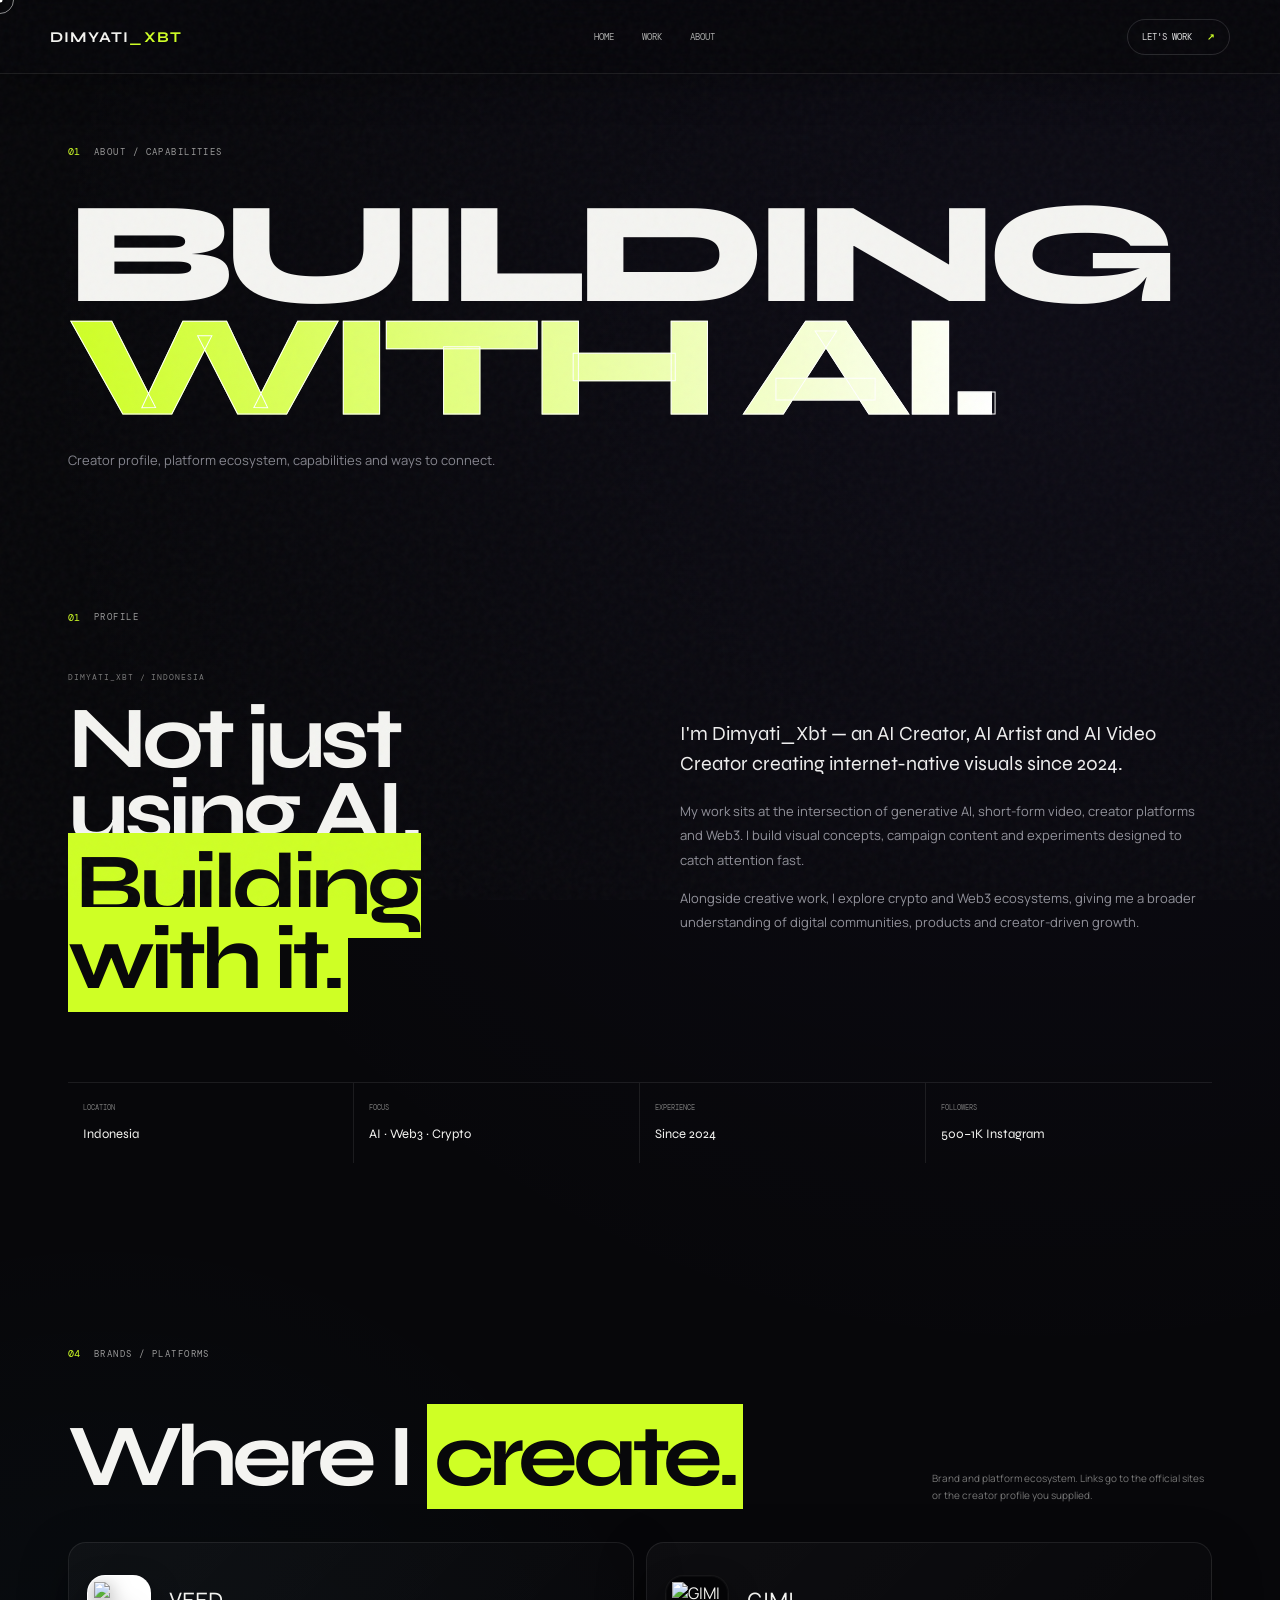
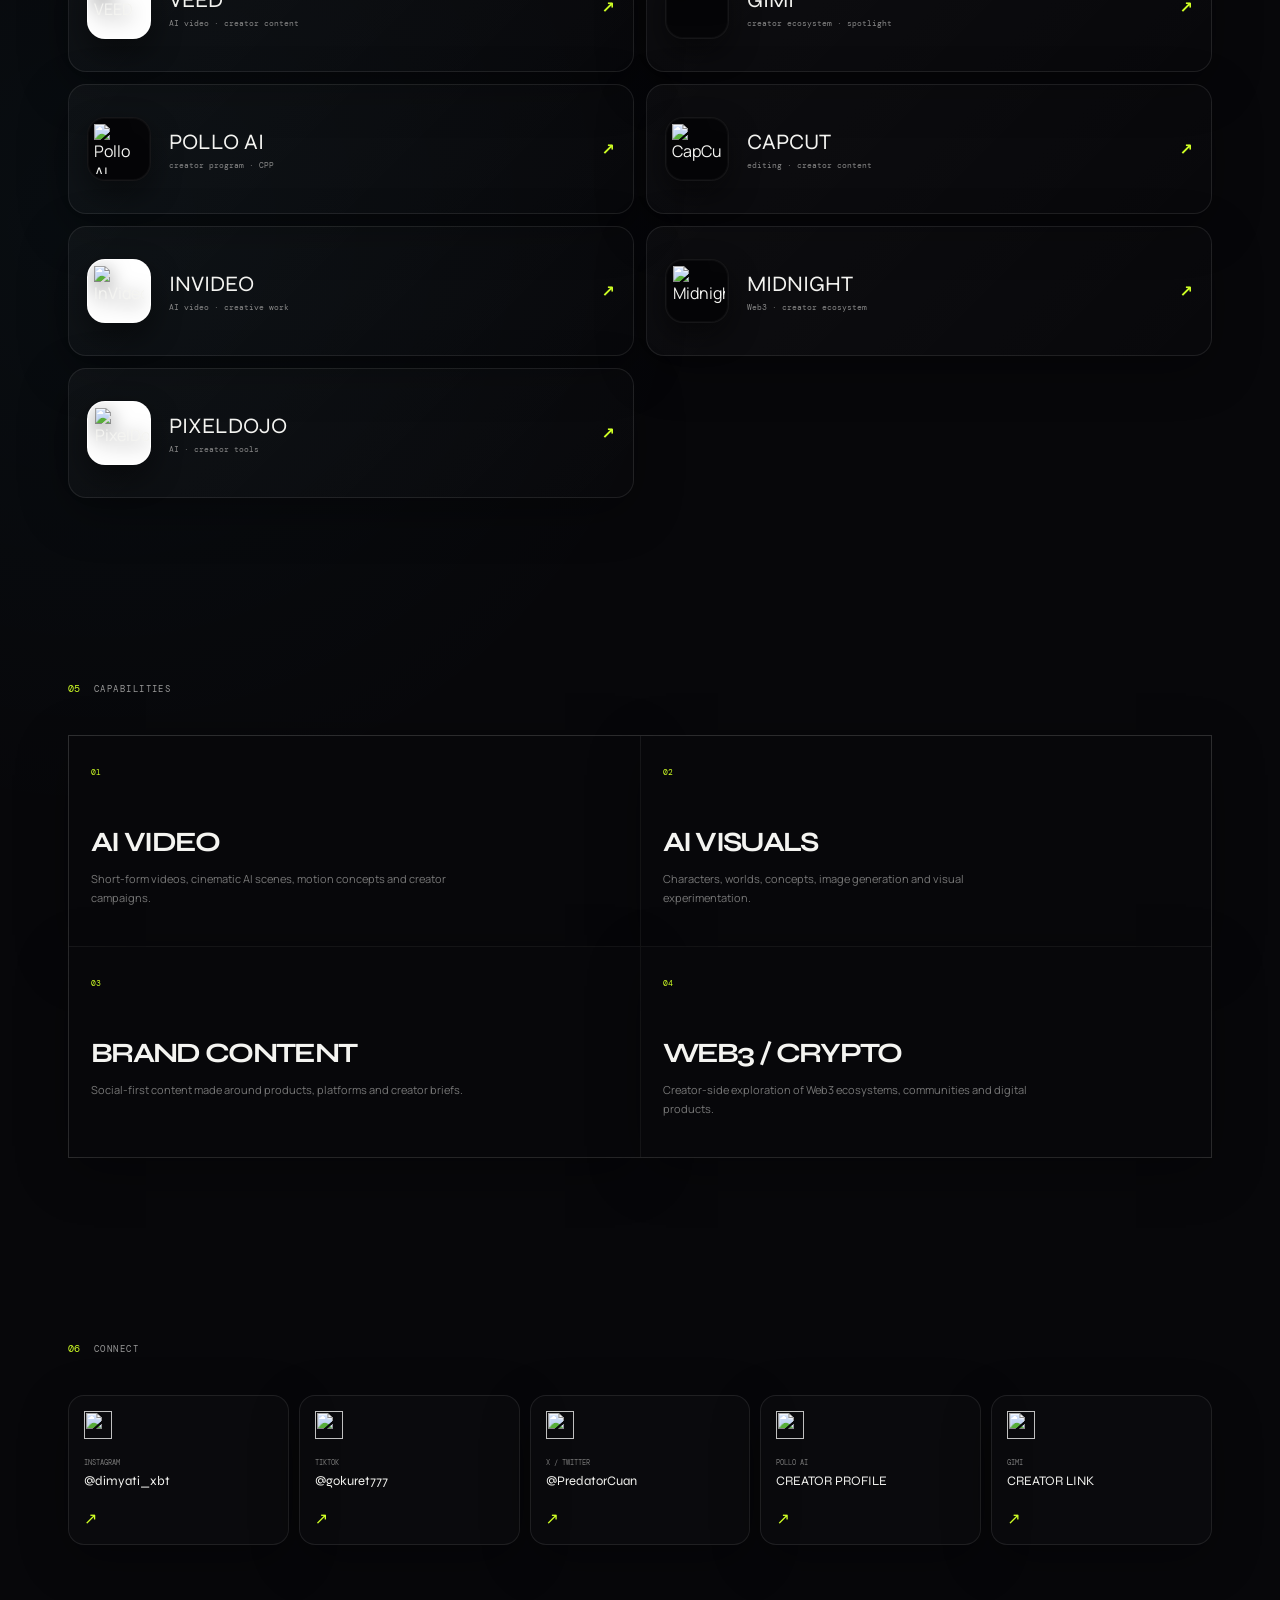
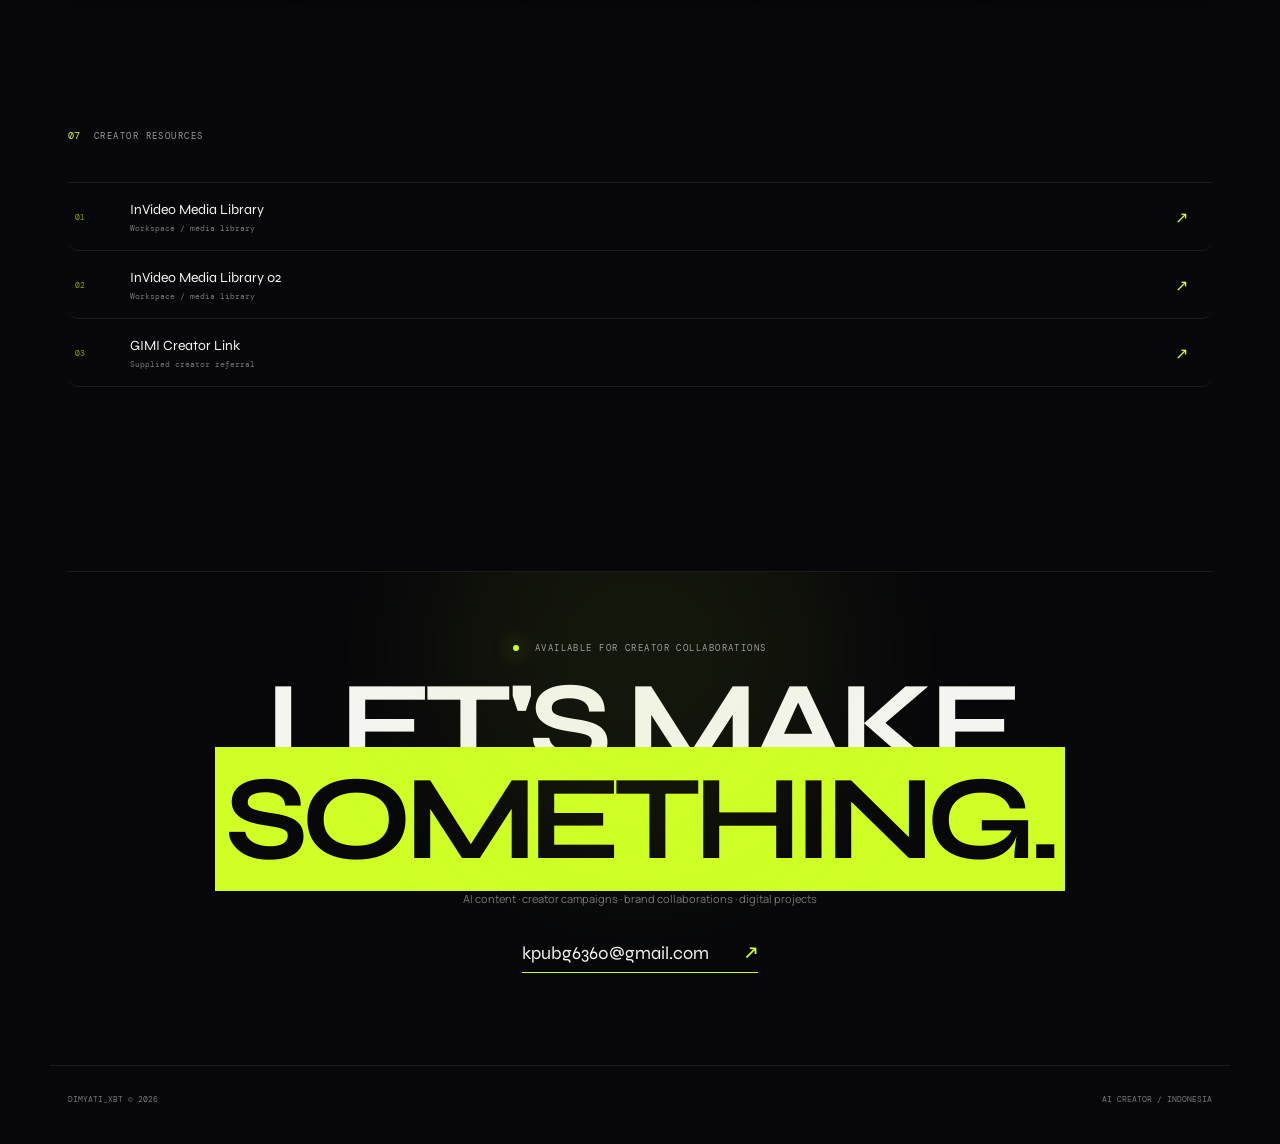
==== about.html @ a702dabe "Add files via upload" ====
<!doctype html><html lang="en"><head><meta charset="utf-8"><meta name="viewport" content="width=device-width,initial-scale=1"><meta name="theme-color" content="#07070a"><meta name="description" content="About DIMYATI_XBT — AI Creator, AI Artist and AI Video Creator from Indonesia."><title>DIMYATI_XBT — ABOUT</title><link rel="preconnect" href="https://fonts.googleapis.com"><link rel="preconnect" href="https://fonts.gstatic.com" crossorigin><link href="https://fonts.googleapis.com/css2?family=DM+Mono:wght@400;500&family=Manrope:wght@400;500;600;700;800&family=Syne:wght@500;600;700;800&display=swap" rel="stylesheet"><link rel="stylesheet" href="style.css"></head><body>
<div class="loader"><div class="load-logo">DIMYATI<span>_XBT</span></div><div class="loadbar"><i></i></div></div><div class="noise"></div><div class="cursor"></div><div class="cursor-ring"></div><div class="scrollbar"></div>
<header><a class="logo" href="index.html">DIMYATI<span>_XBT</span></a><nav><a href="index.html">HOME</a><a href="work.html">WORK</a><a href="about.html">ABOUT</a></nav><a class="pill" href="about.html#contact">LET'S WORK <b>↗</b></a></header>
<main><section class="page-intro section"><div class="sectop reveal"><span>01</span><small>ABOUT / CAPABILITIES</small></div><h1 class="page-title reveal">BUILDING<br><em>WITH AI.</em></h1><p class="page-lead reveal">Creator profile, platform ecosystem, capabilities and ways to connect.</p></section><section class="section" id="about"><div class="sectop reveal"><span>01</span><small>PROFILE</small></div><div class="about-grid"><div class="about-title reveal"><p class="mini">DIMYATI_XBT / INDONESIA</p><h2>Not just using AI.<br><em>Building with it.</em></h2></div><div class="about-copy reveal"><p class="lead">I'm Dimyati_Xbt — an AI Creator, AI Artist and AI Video Creator creating internet-native visuals since 2024.</p><p>My work sits at the intersection of generative AI, short-form video, creator platforms and Web3. I build visual concepts, campaign content and experiments designed to catch attention fast.</p><p>Alongside creative work, I explore crypto and Web3 ecosystems, giving me a broader understanding of digital communities, products and creator-driven growth.</p></div></div><div class="fact-grid reveal"><div><small>LOCATION</small><b>Indonesia</b></div><div><small>FOCUS</small><b>AI · Web3 · Crypto</b></div><div><small>EXPERIENCE</small><b>Since 2024</b></div><div><small>FOLLOWERS</small><b>500–1K Instagram</b></div></div></section><section class="section" id="brands"><div class="sectop reveal"><span>04</span><small>BRANDS / PLATFORMS</small></div><div class="section-head reveal"><h2>Where I <em>create.</em></h2><p>Brand and platform ecosystem. Links go to the official sites or the creator profile you supplied.</p></div><div class="brand-grid">
<a class="brand-card tilt reveal" href="https://www.veed.io" target="_blank"><div class="brand-logo light"><img src="https://www.veed.io/favicon.ico" data-fallback="veed.webp" alt="VEED"></div><div><strong>VEED</strong><small>AI video · creator content</small></div><b>↗</b></a>
<a class="brand-card tilt reveal" href="https://www.gimi.co" target="_blank"><div class="brand-logo"><img src="https://www.gimi.co/favicon.ico" data-fallback="gimi.webp" alt="GIMI"></div><div><strong>GIMI</strong><small>creator ecosystem · spotlight</small></div><b>↗</b></a>
<a class="brand-card tilt reveal" href="https://pollo.ai/profile/pubgkorea109983" target="_blank"><div class="brand-logo"><img src="https://pollo.ai/favicon.ico" data-fallback="pollo.webp" alt="Pollo AI"></div><div><strong>POLLO AI</strong><small>creator program · CPP</small></div><b>↗</b></a>
<a class="brand-card tilt reveal" href="https://www.capcut.com" target="_blank"><div class="brand-logo"><img src="https://www.capcut.com/favicon.ico" data-fallback="capcut.webp" alt="CapCut"></div><div><strong>CAPCUT</strong><small>editing · creator content</small></div><b>↗</b></a>
<a class="brand-card tilt reveal" href="https://invideo.io" target="_blank"><div class="brand-logo remote"><img src="https://invideo.io/favicon.ico" alt="InVideo"></div><div><strong>INVIDEO</strong><small>AI video · creative work</small></div><b>↗</b></a>
<a class="brand-card tilt reveal" href="https://midnight.network/brand-hub" target="_blank"><div class="brand-logo midnight"><img src="https://midnight.network/favicon.ico" alt="Midnight"></div><div><strong>MIDNIGHT</strong><small>Web3 · creator ecosystem</small></div><b>↗</b></a>
<a class="brand-card tilt reveal" href="https://pixeldojo.ai" target="_blank"><div class="brand-logo remote"><img src="https://pixeldojo.ai/favicon.ico" alt="PixelDojo"></div><div><strong>PIXELDOJO</strong><small>AI · creator tools</small></div><b>↗</b></a>
</div></section><section class="section capabilities"><div class="sectop reveal"><span>05</span><small>CAPABILITIES</small></div><div class="cap-grid"><div class="cap reveal"><span>01</span><h3>AI VIDEO</h3><p>Short-form videos, cinematic AI scenes, motion concepts and creator campaigns.</p></div><div class="cap reveal"><span>02</span><h3>AI VISUALS</h3><p>Characters, worlds, concepts, image generation and visual experimentation.</p></div><div class="cap reveal"><span>03</span><h3>BRAND CONTENT</h3><p>Social-first content made around products, platforms and creator briefs.</p></div><div class="cap reveal"><span>04</span><h3>WEB3 / CRYPTO</h3><p>Creator-side exploration of Web3 ecosystems, communities and digital products.</p></div></div></section><section class="section socials"><div class="sectop reveal"><span>06</span><small>CONNECT</small></div><div class="social-grid"><a class="social tilt reveal" href="https://www.instagram.com/dimyati_xbt" target="_blank"><img src="https://www.instagram.com/favicon.ico" data-fallback="instagram.webp"><div><small>INSTAGRAM</small><b>@dimyati_xbt</b></div><span>↗</span></a><a class="social tilt reveal" href="https://www.tiktok.com/@gokuret777" target="_blank"><img src="https://www.tiktok.com/favicon.ico" data-fallback="tiktok.webp"><div><small>TIKTOK</small><b>@gokuret777</b></div><span>↗</span></a><a class="social tilt reveal" href="https://x.com/PredatorCuan" target="_blank"><img src="https://x.com/favicon.ico" data-fallback="x.webp"><div><small>X / TWITTER</small><b>@PredatorCuan</b></div><span>↗</span></a><a class="social tilt reveal" href="https://pollo.ai/profile/pubgkorea109983" target="_blank"><img src="https://pollo.ai/favicon.ico" data-fallback="pollo.webp"><div><small>POLLO AI</small><b>CREATOR PROFILE</b></div><span>↗</span></a><a class="social tilt reveal" href="https://app.gimi.co/en/sign-up?code=RI-RFS6XE6YV4DF" target="_blank"><img src="https://www.gimi.co/favicon.ico" data-fallback="gimi.webp"><div><small>GIMI</small><b>CREATOR LINK</b></div><span>↗</span></a></div></section><section class="section resources"><div class="sectop reveal"><span>07</span><small>CREATOR RESOURCES</small></div><div class="resource-list"><a class="resource reveal" href="https://ai.invideo.io/workspace/f2656992-e799-4257-9057-be5a23be8bcf/media-library" target="_blank"><span>01</span><div><b>InVideo Media Library</b><small>Workspace / media library</small></div><i>↗</i></a><a class="resource reveal" href="https://ai.invideo.io/workspace/57402c30-e2e7-4885-9007-f8971b5e12df/media-library" target="_blank"><span>02</span><div><b>InVideo Media Library 02</b><small>Workspace / media library</small></div><i>↗</i></a><a class="resource reveal" href="https://app.gimi.co/en/sign-up?code=RI-RFS6XE6YV4DF" target="_blank"><span>03</span><div><b>GIMI Creator Link</b><small>Supplied creator referral</small></div><i>↗</i></a></div></section><section class="contact section" id="contact"><div class="contact-card reveal"><div class="eyebrow"><i></i> AVAILABLE FOR CREATOR COLLABORATIONS</div><h2>LET'S MAKE<br><em>SOMETHING.</em></h2><p>AI content · creator campaigns · brand collaborations · digital projects</p><a class="email magnetic" href="mailto:kpubg6360@gmail.com">kpubg6360@gmail.com <b>↗</b></a></div></section></main><footer><span>DIMYATI<span>_XBT</span> © 2026</span><span>AI CREATOR / INDONESIA</span></footer><script src="script.js"></script></body></html>
---- style.css ----
:root{--bg:#07070a;--panel:#101015;--ink:#f4f4f1;--muted:#8e8e98;--line:#ffffff16;--lime:#cfff25;--violet:#8a6cff;--cyan:#43d9ff;--max:1180px}*{box-sizing:border-box}html{scroll-behavior:smooth}body{margin:0;background:var(--bg);color:var(--ink);font-family:Manrope,system-ui;overflow-x:hidden;cursor:none}a{color:inherit;text-decoration:none}.noise{position:fixed;inset:0;pointer-events:none;z-index:90;opacity:.035;background-image:url("data:image/svg+xml,%3Csvg viewBox='0 0 160 160' xmlns='http://www.w3.org/2000/svg'%3E%3Cfilter id='n'%3E%3CfeTurbulence type='fractalNoise' baseFrequency='.9' numOctaves='4' stitchTiles='stitch'/%3E%3C/filter%3E%3Crect width='100%25' height='100%25' filter='url(%23n)'/%3E%3C/svg%3E")}.loader{position:fixed;inset:0;background:#07070a;z-index:200;display:grid;place-items:center;transition:.7s}.loader.hide{opacity:0;visibility:hidden}.load-logo{font:700 18px "Syne";letter-spacing:.1em}.load-logo span,.logo span{color:var(--lime)}.loadbar{position:absolute;bottom:15%;width:190px;height:2px;background:#222}.loadbar i{display:block;height:100%;background:var(--lime);width:0;animation:load 1.25s forwards}@keyframes load{to{width:100%}}.cursor,.cursor-ring{position:fixed;pointer-events:none;z-index:110;transform:translate(-50%,-50%);border-radius:50%}.cursor{width:5px;height:5px;background:white}.cursor-ring{width:28px;height:28px;border:1px solid #fff8;transition:.2s}.hover .cursor-ring{width:55px;height:55px;border-color:var(--lime)}.scrollbar{position:fixed;top:0;left:0;height:2px;width:0;background:linear-gradient(90deg,var(--lime),var(--cyan),var(--violet));z-index:150}header{position:fixed;top:0;left:0;right:0;height:74px;z-index:80;padding:0 max(18px,calc((100vw - var(--max))/2));display:flex;align-items:center;justify-content:space-between;background:#07070acc;backdrop-filter:blur(16px);border-bottom:1px solid var(--line)}.logo{font:700 15px "Syne";letter-spacing:.08em}nav{display:flex;gap:28px}nav a{font:9px "DM Mono";color:#aaa;transition:.25s}nav a:hover{color:var(--lime)}.pill{font:9px "DM Mono";border:1px solid #fff2;border-radius:99px;padding:11px 14px;color:#ddd}.pill b{color:var(--lime);margin-left:10px}.hero{height:100svh;min-height:700px;position:relative;max-width:var(--max);margin:auto;display:flex;align-items:center;padding:0 18px;overflow:hidden}.hero-bg{position:absolute;inset:0;width:100%;height:100%;object-fit:cover;opacity:.90;filter:brightness(1.22) saturate(1.02) contrast(1.08)}.hero-shade{position:absolute;inset:0;background:radial-gradient(circle at 72% 48%,#a58cff18,transparent 28%),linear-gradient(90deg,#07070ac8 0%,#07070a55 48%,#07070a08 100%),linear-gradient(0deg,#07070aa8 0%,transparent 42%,#07070a35 100%)}.hero-lines{position:absolute;inset:0;background:linear-gradient(#ffffff08 1px,transparent 1px),linear-gradient(90deg,#ffffff08 1px,transparent 1px);background-size:90px 90px;mask-image:linear-gradient(to bottom,black,transparent)}.hero-orbit{position:absolute;border:1px solid #ffffff10;border-radius:50%;transform:rotate(-22deg);animation:spin 18s linear infinite}.o1{width:580px;height:250px;right:-60px;top:28%}.o2{width:440px;height:180px;right:40px;top:33%;animation-duration:13s;animation-direction:reverse}@keyframes spin{to{transform:rotate(338deg)}}.hero-copy{position:relative;z-index:4;max-width:690px}.eyebrow,.sectop small{font:9px "DM Mono";letter-spacing:.16em;color:#999}.eyebrow i{display:inline-block;width:6px;height:6px;background:var(--lime);border-radius:50%;margin-right:9px;box-shadow:0 0 20px var(--lime)}h1,h2,h3{font-family:"Syne";letter-spacing:-.06em}h1{font-size:clamp(70px,11vw,135px);line-height:.76;margin:24px 0}h1 span{color:transparent;-webkit-text-stroke:1px #fff;background:linear-gradient(90deg,var(--lime),#fff);-webkit-background-clip:text;background-clip:text} .hero-copy>p{color:#aaa;font-size:13px;max-width:500px;line-height:1.7}.actions{display:flex;gap:10px;margin-top:30px}.btn{display:inline-flex;align-items:center;border:1px solid #fff2;border-radius:99px;padding:13px 17px;font:9px "DM Mono";transition:.3s}.btn.main{background:var(--lime);color:#08080a;border-color:var(--lime)}.btn.main b{margin-left:22px}.btn:hover{transform:translateY(-3px);border-color:#fff5}.profile-card{position:absolute;z-index:5;right:7%;bottom:14%;width:235px;padding:10px;background:#ffffff0b;border:1px solid #fff2;backdrop-filter:blur(15px);box-shadow:0 35px 100px #0008;transform-style:preserve-3d}.profile-image{height:295px;overflow:hidden;background:#111}.profile-image img{width:100%;height:100%;object-fit:cover;transition:.5s}.profile-card:hover .profile-image img{transform:scale(1.04)}.profile-meta{display:flex;justify-content:space-between;gap:10px;padding:12px 2px 2px;font:8px "DM Mono"}.profile-meta small{color:#888;text-align:right}.card-glow{position:absolute;inset:-2px;background:linear-gradient(135deg,#cfff2518,transparent 40%,#7d65ff1b);z-index:-1;filter:blur(20px)}.hero-stats{position:absolute;bottom:28px;left:18px;right:18px;z-index:4;display:flex;gap:45px}.hero-stats span{font:700 23px "Syne"}.hero-stats small{display:block;font:7px "DM Mono";color:#888;letter-spacing:.1em;margin-top:5px}.ticker{border-top:1px solid var(--line);border-bottom:1px solid var(--line);overflow:hidden;background:#0a0a0e}.ticker-track{display:flex;gap:26px;width:max-content;padding:16px 0;animation:marquee 22s linear infinite;font:10px "DM Mono";letter-spacing:.12em}.ticker b{color:var(--lime)}@keyframes marquee{to{transform:translateX(-50%)}}.section{max-width:var(--max);margin:auto;padding:115px 18px}.sectop{display:flex;gap:14px;align-items:center;margin-bottom:40px}.sectop span{font:10px "DM Mono";color:var(--lime)}.about-grid{display:grid;grid-template-columns:1fr 1fr;gap:80px}.mini{font:8px "DM Mono";color:#777;letter-spacing:.12em}.about-title h2,.section-head h2{font-size:clamp(52px,7vw,88px);line-height:.84;margin:20px 0}.about-title h2 em,.section-head h2 em,.contact h2 em{font-style:normal;color:#08080a;background:var(--lime);padding:0 .08em}.about-copy{padding-top:35px}.about-copy p{font-size:13px;line-height:1.9;color:#92929b;max-width:550px}.about-copy .lead{font:20px "Syne";color:#eee;line-height:1.5}.fact-grid{display:grid;grid-template-columns:repeat(4,1fr);border-top:1px solid var(--line);margin-top:65px}.fact-grid div{padding:20px 15px;border-right:1px solid var(--line)}.fact-grid div:last-child{border:0}.fact-grid small,.metric small,.achievement small{font:7px "DM Mono";color:#777;display:block;margin-bottom:9px}.fact-grid b{font:13px "Syne"}.section-head{display:flex;align-items:end;justify-content:space-between;gap:30px}.section-head p{max-width:280px;color:#777;font-size:10px;line-height:1.7}.media-grid{display:grid;grid-template-columns:repeat(3,1fr);gap:12px}.media-card{position:relative;min-height:370px;overflow:hidden;background:#111;border:1px solid var(--line);transform-style:preserve-3d;transition:.2s}.media-card video{width:100%;height:100%;min-height:370px;object-fit:cover;display:block;filter:saturate(.9);transition:.5s}.media-card:hover video{transform:scale(1.04)}.media-card:after{content:"";position:absolute;inset:0;background:linear-gradient(0deg,#050507e8,transparent 60%)}.media-info{position:absolute;left:18px;right:18px;bottom:17px;z-index:2}.media-info span{font:7px "DM Mono";color:var(--lime)}.media-info h3{font-size:20px;margin:7px 0}.play{position:absolute;right:14px;top:14px;z-index:3;width:38px;height:38px;border-radius:50%;border:1px solid #fff4;background:#07070a99;color:white;backdrop-filter:blur(10px)}.media-card.playing .play{color:var(--lime)}.external-work{border-top:1px solid var(--line);margin-top:35px}.external-work a,.resource{display:grid;grid-template-columns:55px 1fr 30px;align-items:center;border-bottom:1px solid var(--line);min-height:68px;padding:0 7px;transition:.3s}.external-work a:hover,.resource:hover{background:#fff;color:#09090b;padding-left:20px}.external-work span,.resource span{font:8px "DM Mono";color:#8ea500}.external-work b,.resource b{font:14px "Syne"}.external-work i,.resource i{font-style:normal;color:var(--lime)}.external-work a:hover i,.resource:hover i{color:#778800}.archive{display:inline-block;margin-top:25px;border-bottom:1px solid var(--lime);padding-bottom:6px;font:9px "DM Mono"}.archive b{color:var(--lime);margin-left:15px}.metric-grid{display:grid;grid-template-columns:repeat(4,1fr);border-top:1px solid var(--line);border-bottom:1px solid var(--line)}.metric{min-height:180px;padding:25px 15px;border-right:1px solid var(--line);transform-style:preserve-3d}.metric:last-child{border:0}.metric strong{font:700 clamp(48px,7vw,82px) "Syne";display:block}.metric strong span{color:var(--lime)}.achievement{display:grid;grid-template-columns:repeat(3,1fr);margin-top:18px;gap:12px}.achievement>div{border:1px solid var(--line);padding:18px;background:#ffffff04}.achievement b{font:14px "Syne"}.brand-grid{display:grid;grid-template-columns:repeat(2,1fr);gap:12px}.brand-card{min-height:130px;border:1px solid var(--line);background:linear-gradient(135deg,#ffffff08,#ffffff02);display:flex;align-items:center;gap:18px;padding:18px;transition:.3s;transform-style:preserve-3d}.brand-card:hover{background:#fff;color:#08080a}.brand-logo{width:64px;height:64px;border-radius:18px;display:grid;place-items:center;background:#050507;border:1px solid #fff1;overflow:hidden;flex:none}.brand-logo.light{background:#fff}.brand-logo img{width:80%;height:80%;object-fit:contain}.brand-logo.remote{background:#fff}.brand-logo.midnight span{font-size:38px;color:#fff}.brand-card>div:nth-child(2){display:flex;flex-direction:column;gap:5px}.brand-card strong{font:22px "Syne"}.brand-card small{font:8px "DM Mono";color:#888}.brand-card>b{margin-left:auto;color:var(--lime)}.brand-card:hover>b{color:#789000}.cap-grid{display:grid;grid-template-columns:repeat(2,1fr);gap:1px;background:var(--line);border:1px solid var(--line)}.cap{background:var(--bg);min-height:210px;padding:22px}.cap span{font:8px "DM Mono";color:var(--lime)}.cap h3{font-size:28px;margin:45px 0 10px}.cap p{font-size:11px;color:#777;line-height:1.7;max-width:390px}.social-grid{display:grid;grid-template-columns:repeat(5,1fr);gap:10px}.social{min-height:150px;border:1px solid var(--line);padding:15px;display:flex;flex-direction:column;justify-content:space-between;background:#ffffff04;transition:.3s;transform-style:preserve-3d}.social:hover{background:#fff;color:#08080a}.social img{width:28px;height:28px;object-fit:contain}.social div{display:flex;flex-direction:column;gap:6px}.social small{font:7px "DM Mono";color:#777}.social b{font:13px "Syne"}.social>span{color:var(--lime)}.resources{padding-top:55px}.resource-list{border-top:1px solid var(--line)}.resource div{display:flex;flex-direction:column;gap:5px}.resource small{font:8px "DM Mono";color:#777}.contact{padding-bottom:120px}.contact-card{text-align:center;border-top:1px solid var(--line);padding-top:70px}.contact h2{font-size:clamp(62px,10vw,120px);line-height:.78;margin:25px 0}.contact p{color:#777;font-size:11px}.email{display:inline-flex;gap:35px;align-items:center;margin-top:25px;border-bottom:1px solid var(--lime);padding-bottom:8px;font:18px "Syne"}.email b{color:var(--lime)}footer{max-width:var(--max);margin:auto;border-top:1px solid var(--line);padding:28px 18px 40px;display:flex;justify-content:space-between;font:8px "DM Mono";color:#777}.reveal{opacity:0;transform:translateY(25px);transition:.75s ease}.reveal.visible{opacity:1;transform:none}@media(max-width:900px){body{cursor:auto}.cursor,.cursor-ring{display:none}nav{display:none}.hero{min-height:720px}.profile-card{width:190px;right:25px;bottom:17%}.profile-image{height:240px}.hero-stats{gap:20px}.hero-stats span{font-size:18px}.media-grid{grid-template-columns:1fr 1fr}.social-grid{grid-template-columns:1fr 1fr}.social:last-child{grid-column:span 2}.metric-grid{grid-template-columns:1fr 1fr}.metric:nth-child(2){border-right:0}.brand-grid{grid-template-columns:1fr}.about-grid{grid-template-columns:1fr;gap:20px}.about-copy{padding-top:0}.fact-grid{grid-template-columns:1fr 1fr}.achievement{grid-template-columns:1fr}.cap-grid{grid-template-columns:1fr}.section{padding:90px 18px}}@media(max-width:560px){.section{padding:80px 15px}.hero{min-height:690px}.hero-bg{object-position:center}.hero-copy{max-width:100%}h1{font-size:62px}.hero-copy>p{max-width:300px}.profile-card{width:130px;right:14px;bottom:14%;opacity:.9}.profile-image{height:170px}.hero-stats{left:15px;bottom:18px;gap:18px}.hero-stats span{font-size:16px}.hero-stats small{font-size:6px}.media-grid{grid-template-columns:1fr}.media-card,.media-card video{min-height:360px}.social-grid{grid-template-columns:1fr 1fr}.social:last-child{grid-column:auto}.metric-grid{grid-template-columns:1fr 1fr}.metric{min-height:140px}.metric strong{font-size:44px}.fact-grid{grid-template-columns:1fr 1fr}.section-head{display:block}.section-head p{margin-top:0}.brand-card{min-height:110px}.brand-logo{width:54px;height:54px}.brand-card strong{font-size:18px}.cap{min-height:170px}.cap h3{margin-top:30px}.email{font-size:14px}footer{flex-direction:column;gap:10px}}@media(prefers-reduced-motion:reduce){*,*:before,*:after{animation-duration:.01ms!important;scroll-behavior:auto!important;transition-duration:.01ms!important}}

/* ===== V2 VISUAL POLISH ===== */
:root{--glass:#ffffff08;--glass2:#ffffff0d}
body{background:
radial-gradient(circle at 82% 8%,#8a6cff0c,transparent 25%),
radial-gradient(circle at 8% 42%,#43d9ff08,transparent 22%),var(--bg)}
header{box-shadow:0 8px 40px #0005}
.section{padding-top:92px;padding-bottom:92px}
.section-head{margin-bottom:28px}
.media-grid{grid-template-columns:repeat(12,1fr);gap:14px}
.media-card{grid-column:span 4;min-height:410px;border-radius:22px;box-shadow:0 18px 60px #0007;isolation:isolate}
.media-card:nth-child(1){grid-column:span 7;min-height:500px}
.media-card:nth-child(2){grid-column:span 5;min-height:500px}
.media-card:nth-child(5),.media-card:nth-child(6){grid-column:span 6}
.media-card video{min-height:410px}
.media-card:nth-child(1) video,.media-card:nth-child(2) video{min-height:500px}
.media-card:before{content:"";position:absolute;inset:0;z-index:1;background:linear-gradient(135deg,#ffffff14,transparent 35%,transparent 65%,#cfff2508);pointer-events:none}
.media-card:after{z-index:1}
.play{display:grid;place-items:center;cursor:pointer;box-shadow:0 8px 30px #0008}
.media-card.playing .play{border-color:#cfff25aa;box-shadow:0 0 30px #cfff2530}
.visual-wall{margin:34px 0 10px;padding:16px;border:1px solid var(--line);background:linear-gradient(135deg,#ffffff08,#ffffff02);border-radius:18px}
.visual-wall-head{display:flex;justify-content:space-between;gap:20px;margin-bottom:14px;font:8px "DM Mono";letter-spacing:.12em}
.visual-wall-head span{color:var(--lime)}
.visual-wall-head small{color:#666}
.visual-wall-grid{display:grid;grid-template-columns:repeat(7,1fr);gap:8px}
.visual-wall-grid img{width:100%;height:72px;object-fit:contain;padding:13px;border:1px solid var(--line);background:#050507;border-radius:12px;filter:grayscale(.05);transition:.3s}
.visual-wall-grid img:hover{transform:translateY(-4px) rotateX(6deg);border-color:#cfff2560}
.brand-card,.social,.metric,.cap{box-shadow:0 14px 50px #0005}
.brand-card{border-radius:18px}
.social{border-radius:16px}
.brand-logo{box-shadow:inset 0 0 25px #fff08}
.brand-logo img,.social img{image-rendering:auto}
.resource,.external-work a{border-radius:10px}
.external-work a{margin:3px 0}
.contact-card{position:relative;overflow:hidden}
.contact-card:before{content:"";position:absolute;width:420px;height:420px;border-radius:50%;background:#cfff2510;filter:blur(70px);left:50%;top:20%;transform:translate(-50%,-50%);pointer-events:none}
@media(max-width:900px){
  .media-grid{grid-template-columns:1fr 1fr}
  .media-card,.media-card:nth-child(1),.media-card:nth-child(2),.media-card:nth-child(5),.media-card:nth-child(6){grid-column:span 1;min-height:390px}
  .media-card video,.media-card:nth-child(1) video,.media-card:nth-child(2) video{min-height:390px}
  .visual-wall-grid{grid-template-columns:repeat(4,1fr)}
}
@media(max-width:560px){
  .section{padding-top:72px;padding-bottom:72px}
  .media-grid{grid-template-columns:1fr}
  .media-card,.media-card:nth-child(1),.media-card:nth-child(2),.media-card:nth-child(5),.media-card:nth-child(6){grid-column:auto;min-height:380px;border-radius:18px}
  .media-card video,.media-card:nth-child(1) video,.media-card:nth-child(2) video{min-height:380px}
  .visual-wall{padding:12px}
  .visual-wall-grid{grid-template-columns:repeat(4,1fr)}
  .visual-wall-grid img{height:58px;padding:10px}
  .visual-wall-head{display:block;line-height:1.8}
  .visual-wall-head small{display:block}
}

/* V3 media reliability + presentation */
.media-card{background:
radial-gradient(circle at 80% 15%,#cfff2510,transparent 30%),
#101015}
.media-card video{background:#0c0c10}
.media-card video::-webkit-media-controls{display:none!important}
.media-card .play{appearance:none;cursor:pointer}
@media(max-width:560px){
  .media-card{min-height:330px!important}
  .media-card video{min-height:330px!important}
}

/* Bright hero + user-gesture audio controls; existing layout preserved */
.hero-sound{position:absolute;right:18px;top:92px;z-index:8;border:1px solid #ffffff35;background:#07070a88;color:#fff;border-radius:999px;padding:10px 13px;font:8px "DM Mono";letter-spacing:.1em;backdrop-filter:blur(12px);cursor:pointer;transition:.25s}
.hero-sound:hover{border-color:var(--lime);color:var(--lime);transform:translateY(-2px)}
.play.sound-on{color:var(--lime);border-color:#cfff25aa;box-shadow:0 0 25px #cfff2520}
.brand-logo img,.social img,.visual-wall-grid img{object-fit:contain}
.logo-fallback{opacity:.98}
@media(max-width:560px){.hero-sound{top:80px;right:12px;padding:9px 11px}.hero-bg{opacity:.96;filter:brightness(1.18) saturate(1.02) contrast(1.05)}}

/* Multi-page navigation: homepage stays visually intact; extra pages carry the long sections. */
.home-teaser{padding-top:92px;padding-bottom:110px}.path-grid{display:grid;grid-template-columns:1fr 1fr;gap:12px}.path-card{position:relative;min-height:250px;padding:26px;border:1px solid var(--line);background:linear-gradient(135deg,#ffffff08,#ffffff02);display:flex;flex-direction:column;justify-content:space-between;overflow:hidden;transform-style:preserve-3d;transition:.3s}.path-card:before{content:"";position:absolute;width:220px;height:220px;right:-80px;top:-80px;border-radius:50%;background:radial-gradient(circle,#cfff2525,transparent 65%);filter:blur(10px);pointer-events:none}.path-card:hover{border-color:#cfff2566;transform:translateY(-4px)}.path-card>span{font:8px "DM Mono";letter-spacing:.15em;color:#8ea500}.path-card strong{font:700 clamp(36px,5vw,62px) "Syne";letter-spacing:-.06em;line-height:.9;margin-top:35px}.path-card strong em{font-style:normal;color:var(--lime)}.path-card small{font:10px "DM Mono";color:#777;line-height:1.7;max-width:380px;margin-top:15px}.path-card>b{font:9px "DM Mono";color:var(--lime);margin-top:28px}.page-intro{padding-top:145px;padding-bottom:70px}.page-title{font:800 clamp(72px,12vw,145px) "Syne";letter-spacing:-.07em;line-height:.78;margin:25px 0}.page-title em{font-style:normal;color:transparent;-webkit-text-stroke:1px #fff;background:linear-gradient(90deg,var(--lime),#fff);-webkit-background-clip:text;background-clip:text}.page-lead{max-width:520px;color:#85858e;font-size:13px;line-height:1.8}.page-intro+.section{padding-top:55px}.visual-wall-grid img{border-radius:16px;transition:.25s;filter:drop-shadow(0 8px 18px #0008)}.visual-wall-grid img:hover{transform:translateY(-3px) scale(1.03)}.brand-logo{box-shadow:inset 0 0 0 1px #ffffff08,0 12px 30px #0007;transform-style:preserve-3d}.brand-logo img{filter:drop-shadow(0 5px 10px #0008)}@media(max-width:560px){.path-grid{grid-template-columns:1fr}.home-teaser{padding-top:75px;padding-bottom:85px}.page-intro{padding-top:120px;padding-bottom:45px}.page-title{font-size:62px}.page-lead{font-size:12px}.path-card{min-height:220px}}
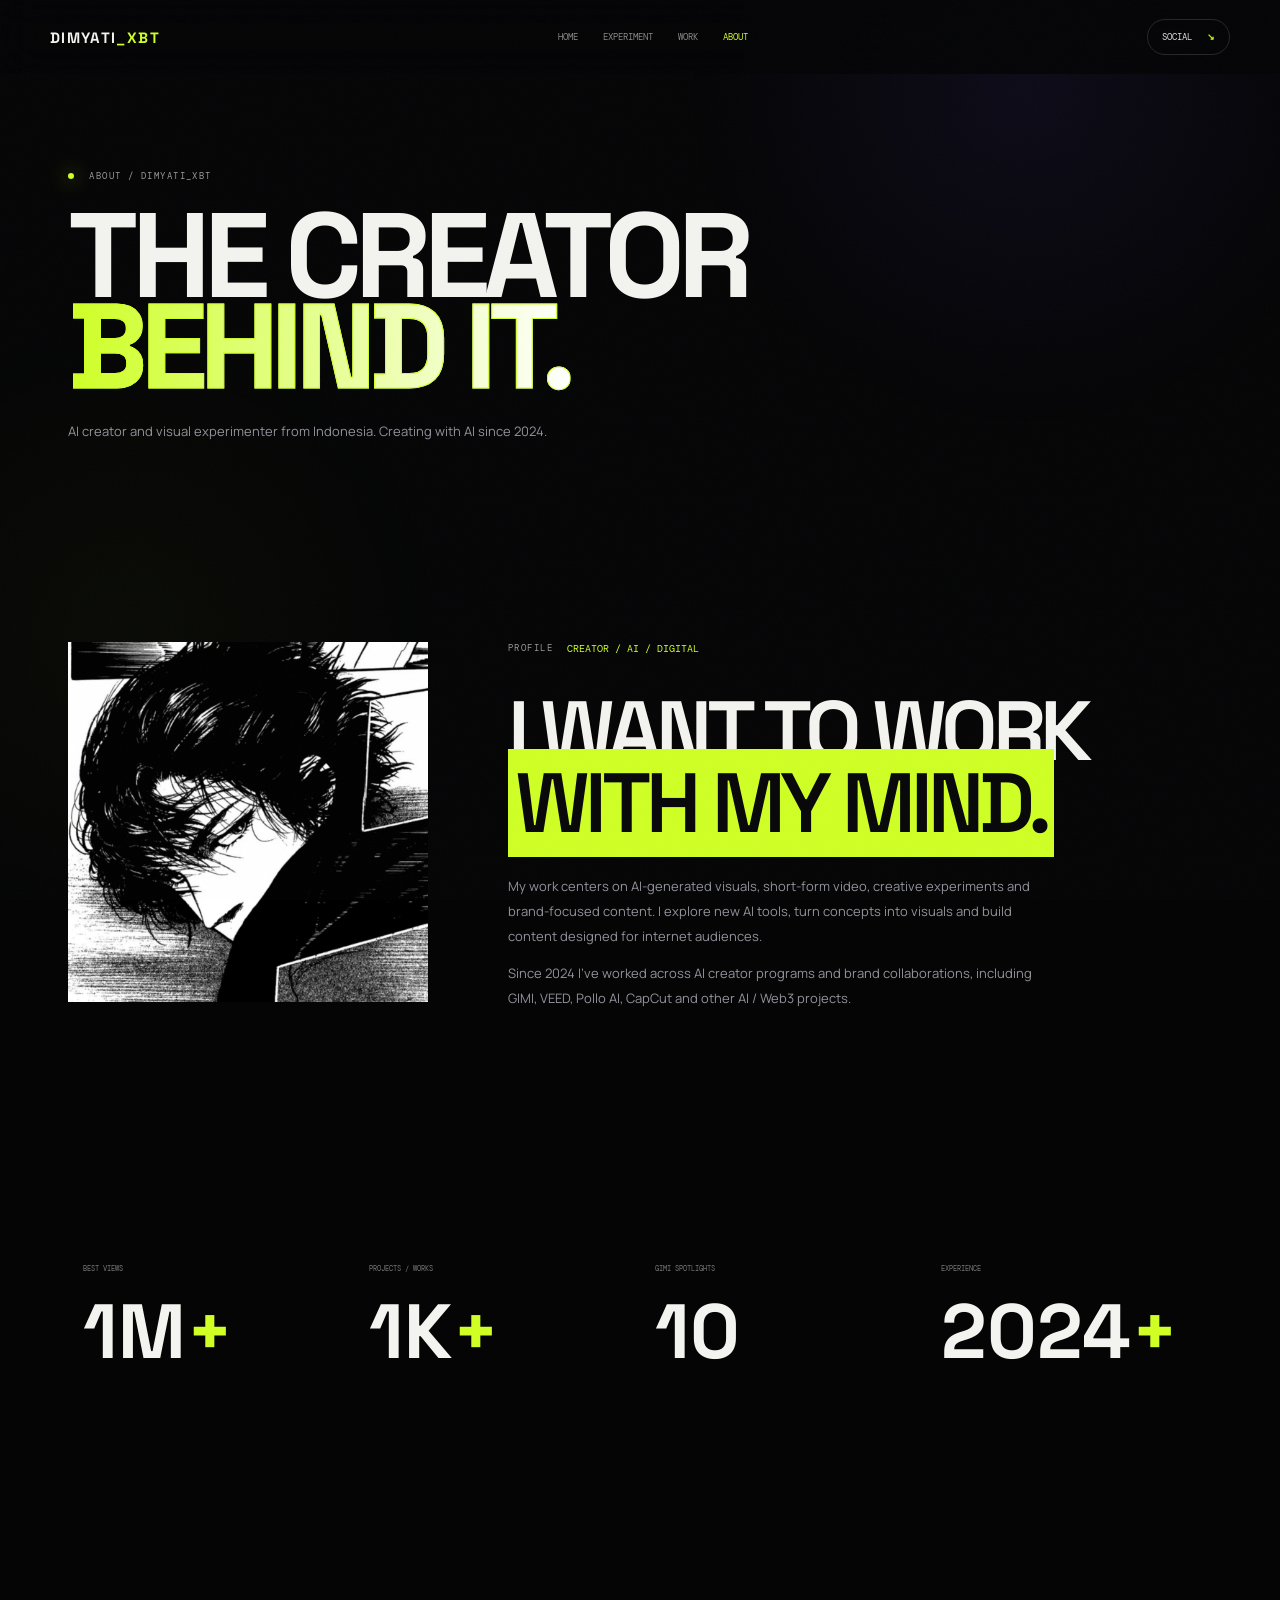
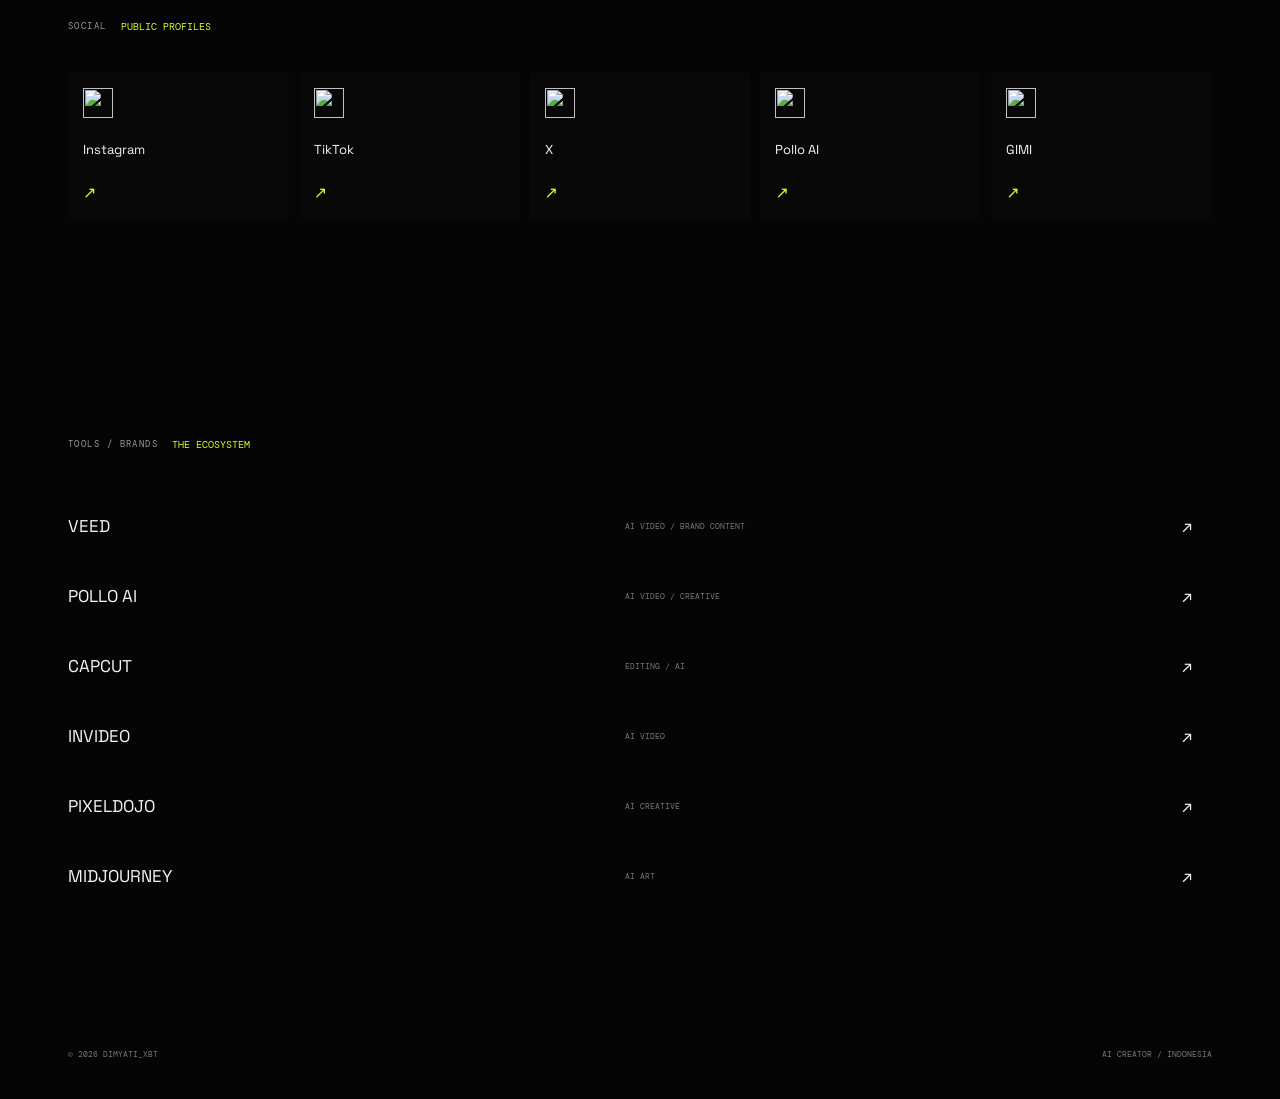
==== commit 1df3a02a: "Add files via upload" ====
--- a/about.html
+++ b/about.html
@@ -1,12 +1,15 @@
-<!doctype html><html lang="en"><head><meta charset="utf-8"><meta name="viewport" content="width=device-width,initial-scale=1"><meta name="theme-color" content="#07070a"><meta name="description" content="About DIMYATI_XBT — AI Creator, AI Artist and AI Video Creator from Indonesia."><title>DIMYATI_XBT — ABOUT</title><link rel="preconnect" href="https://fonts.googleapis.com"><link rel="preconnect" href="https://fonts.gstatic.com" crossorigin><link href="https://fonts.googleapis.com/css2?family=DM+Mono:wght@400;500&family=Manrope:wght@400;500;600;700;800&family=Syne:wght@500;600;700;800&display=swap" rel="stylesheet"><link rel="stylesheet" href="style.css"></head><body>
-<div class="loader"><div class="load-logo">DIMYATI<span>_XBT</span></div><div class="loadbar"><i></i></div></div><div class="noise"></div><div class="cursor"></div><div class="cursor-ring"></div><div class="scrollbar"></div>
-<header><a class="logo" href="index.html">DIMYATI<span>_XBT</span></a><nav><a href="index.html">HOME</a><a href="work.html">WORK</a><a href="about.html">ABOUT</a></nav><a class="pill" href="about.html#contact">LET'S WORK <b>↗</b></a></header>
-<main><section class="page-intro section"><div class="sectop reveal"><span>01</span><small>ABOUT / CAPABILITIES</small></div><h1 class="page-title reveal">BUILDING<br><em>WITH AI.</em></h1><p class="page-lead reveal">Creator profile, platform ecosystem, capabilities and ways to connect.</p></section><section class="section" id="about"><div class="sectop reveal"><span>01</span><small>PROFILE</small></div><div class="about-grid"><div class="about-title reveal"><p class="mini">DIMYATI_XBT / INDONESIA</p><h2>Not just using AI.<br><em>Building with it.</em></h2></div><div class="about-copy reveal"><p class="lead">I'm Dimyati_Xbt — an AI Creator, AI Artist and AI Video Creator creating internet-native visuals since 2024.</p><p>My work sits at the intersection of generative AI, short-form video, creator platforms and Web3. I build visual concepts, campaign content and experiments designed to catch attention fast.</p><p>Alongside creative work, I explore crypto and Web3 ecosystems, giving me a broader understanding of digital communities, products and creator-driven growth.</p></div></div><div class="fact-grid reveal"><div><small>LOCATION</small><b>Indonesia</b></div><div><small>FOCUS</small><b>AI · Web3 · Crypto</b></div><div><small>EXPERIENCE</small><b>Since 2024</b></div><div><small>FOLLOWERS</small><b>500–1K Instagram</b></div></div></section><section class="section" id="brands"><div class="sectop reveal"><span>04</span><small>BRANDS / PLATFORMS</small></div><div class="section-head reveal"><h2>Where I <em>create.</em></h2><p>Brand and platform ecosystem. Links go to the official sites or the creator profile you supplied.</p></div><div class="brand-grid">
-<a class="brand-card tilt reveal" href="https://www.veed.io" target="_blank"><div class="brand-logo light"><img src="https://www.veed.io/favicon.ico" data-fallback="veed.webp" alt="VEED"></div><div><strong>VEED</strong><small>AI video · creator content</small></div><b>↗</b></a>
-<a class="brand-card tilt reveal" href="https://www.gimi.co" target="_blank"><div class="brand-logo"><img src="https://www.gimi.co/favicon.ico" data-fallback="gimi.webp" alt="GIMI"></div><div><strong>GIMI</strong><small>creator ecosystem · spotlight</small></div><b>↗</b></a>
-<a class="brand-card tilt reveal" href="https://pollo.ai/profile/pubgkorea109983" target="_blank"><div class="brand-logo"><img src="https://pollo.ai/favicon.ico" data-fallback="pollo.webp" alt="Pollo AI"></div><div><strong>POLLO AI</strong><small>creator program · CPP</small></div><b>↗</b></a>
-<a class="brand-card tilt reveal" href="https://www.capcut.com" target="_blank"><div class="brand-logo"><img src="https://www.capcut.com/favicon.ico" data-fallback="capcut.webp" alt="CapCut"></div><div><strong>CAPCUT</strong><small>editing · creator content</small></div><b>↗</b></a>
-<a class="brand-card tilt reveal" href="https://invideo.io" target="_blank"><div class="brand-logo remote"><img src="https://invideo.io/favicon.ico" alt="InVideo"></div><div><strong>INVIDEO</strong><small>AI video · creative work</small></div><b>↗</b></a>
-<a class="brand-card tilt reveal" href="https://midnight.network/brand-hub" target="_blank"><div class="brand-logo midnight"><img src="https://midnight.network/favicon.ico" alt="Midnight"></div><div><strong>MIDNIGHT</strong><small>Web3 · creator ecosystem</small></div><b>↗</b></a>
-<a class="brand-card tilt reveal" href="https://pixeldojo.ai" target="_blank"><div class="brand-logo remote"><img src="https://pixeldojo.ai/favicon.ico" alt="PixelDojo"></div><div><strong>PIXELDOJO</strong><small>AI · creator tools</small></div><b>↗</b></a>
-</div></section><section class="section capabilities"><div class="sectop reveal"><span>05</span><small>CAPABILITIES</small></div><div class="cap-grid"><div class="cap reveal"><span>01</span><h3>AI VIDEO</h3><p>Short-form videos, cinematic AI scenes, motion concepts and creator campaigns.</p></div><div class="cap reveal"><span>02</span><h3>AI VISUALS</h3><p>Characters, worlds, concepts, image generation and visual experimentation.</p></div><div class="cap reveal"><span>03</span><h3>BRAND CONTENT</h3><p>Social-first content made around products, platforms and creator briefs.</p></div><div class="cap reveal"><span>04</span><h3>WEB3 / CRYPTO</h3><p>Creator-side exploration of Web3 ecosystems, communities and digital products.</p></div></div></section><section class="section socials"><div class="sectop reveal"><span>06</span><small>CONNECT</small></div><div class="social-grid"><a class="social tilt reveal" href="https://www.instagram.com/dimyati_xbt" target="_blank"><img src="https://www.instagram.com/favicon.ico" data-fallback="instagram.webp"><div><small>INSTAGRAM</small><b>@dimyati_xbt</b></div><span>↗</span></a><a class="social tilt reveal" href="https://www.tiktok.com/@gokuret777" target="_blank"><img src="https://www.tiktok.com/favicon.ico" data-fallback="tiktok.webp"><div><small>TIKTOK</small><b>@gokuret777</b></div><span>↗</span></a><a class="social tilt reveal" href="https://x.com/PredatorCuan" target="_blank"><img src="https://x.com/favicon.ico" data-fallback="x.webp"><div><small>X / TWITTER</small><b>@PredatorCuan</b></div><span>↗</span></a><a class="social tilt reveal" href="https://pollo.ai/profile/pubgkorea109983" target="_blank"><img src="https://pollo.ai/favicon.ico" data-fallback="pollo.webp"><div><small>POLLO AI</small><b>CREATOR PROFILE</b></div><span>↗</span></a><a class="social tilt reveal" href="https://app.gimi.co/en/sign-up?code=RI-RFS6XE6YV4DF" target="_blank"><img src="https://www.gimi.co/favicon.ico" data-fallback="gimi.webp"><div><small>GIMI</small><b>CREATOR LINK</b></div><span>↗</span></a></div></section><section class="section resources"><div class="sectop reveal"><span>07</span><small>CREATOR RESOURCES</small></div><div class="resource-list"><a class="resource reveal" href="https://ai.invideo.io/workspace/f2656992-e799-4257-9057-be5a23be8bcf/media-library" target="_blank"><span>01</span><div><b>InVideo Media Library</b><small>Workspace / media library</small></div><i>↗</i></a><a class="resource reveal" href="https://ai.invideo.io/workspace/57402c30-e2e7-4885-9007-f8971b5e12df/media-library" target="_blank"><span>02</span><div><b>InVideo Media Library 02</b><small>Workspace / media library</small></div><i>↗</i></a><a class="resource reveal" href="https://app.gimi.co/en/sign-up?code=RI-RFS6XE6YV4DF" target="_blank"><span>03</span><div><b>GIMI Creator Link</b><small>Supplied creator referral</small></div><i>↗</i></a></div></section><section class="contact section" id="contact"><div class="contact-card reveal"><div class="eyebrow"><i></i> AVAILABLE FOR CREATOR COLLABORATIONS</div><h2>LET'S MAKE<br><em>SOMETHING.</em></h2><p>AI content · creator campaigns · brand collaborations · digital projects</p><a class="email magnetic" href="mailto:kpubg6360@gmail.com">kpubg6360@gmail.com <b>↗</b></a></div></section></main><footer><span>DIMYATI<span>_XBT</span> © 2026</span><span>AI CREATOR / INDONESIA</span></footer><script src="script.js"></script></body></html>+<!doctype html><html lang="en"><head><meta charset="utf-8"><meta name="viewport" content="width=device-width,initial-scale=1">
+<title>ABOUT — DIMYATI_XBT</title><link rel="preconnect" href="https://fonts.googleapis.com"><link rel="preconnect" href="https://fonts.gstatic.com" crossorigin><link href="https://fonts.googleapis.com/css2?family=DM+Mono:wght@400;500&family=Manrope:wght@400;500;600;700;800&family=Space+Grotesk:wght@400;500;600;700&display=swap" rel="stylesheet"><link rel="stylesheet" href="style.css"></head>
+<body><div class="noise"></div><header><a class="logo" href="index.html">DIMYATI<span>_XBT</span></a><nav><a href="index.html">HOME</a><a href="experiment.html">EXPERIMENT</a><a href="work.html">WORK</a><a class="active" href="about.html">ABOUT</a></nav><a class="pill" href="#social">SOCIAL <b>↘</b></a></header>
+<main><section class="page-head"><div class="eyebrow"><i></i> ABOUT / DIMYATI_XBT</div><h1>THE CREATOR<br><span>BEHIND IT.</span></h1><p>AI creator and visual experimenter from Indonesia. Creating with AI since 2024.</p></section>
+<section class="section profile-layout"><img class="about-photo" src="profile.webp" alt="Dimyati_XBT"><div><div class="sectop"><small>PROFILE</small><span>CREATOR / AI / DIGITAL</span></div><h2 class="about-big">I WANT TO WORK<br><em>WITH MY MIND.</em></h2><p class="about-text">My work centers on AI-generated visuals, short-form video, creative experiments and brand-focused content. I explore new AI tools, turn concepts into visuals and build content designed for internet audiences.</p><p class="about-text">Since 2024 I’ve worked across AI creator programs and brand collaborations, including GIMI, VEED, Pollo AI, CapCut and other AI / Web3 projects.</p></div></section>
+<section class="section"><div class="metric-grid"><div><small>BEST VIEWS</small><strong>1M<span>+</span></strong></div><div><small>PROJECTS / WORKS</small><strong>1K<span>+</span></strong></div><div><small>GIMI SPOTLIGHTS</small><strong>10</strong></div><div><small>EXPERIENCE</small><strong>2024<span>+</span></strong></div></div></section>
+<section id="social" class="section"><div class="sectop"><small>SOCIAL</small><span>PUBLIC PROFILES</span></div><div class="social-grid">
+<a href="https://www.instagram.com/dimyati_xbt" target="_blank"><img src="https://www.instagram.com/favicon.ico"><b>Instagram</b><span>↗</span></a>
+<a href="https://www.tiktok.com/@gokuret777" target="_blank"><img src="https://www.tiktok.com/favicon.ico"><b>TikTok</b><span>↗</span></a>
+<a href="https://x.com/PredatorCuan" target="_blank"><img src="https://x.com/favicon.ico"><b>X</b><span>↗</span></a>
+<a href="https://pollo.ai/profile/pubgkorea109983" target="_blank"><img src="https://pollo.ai/favicon.ico"><b>Pollo AI</b><span>↗</span></a>
+<a href="https://app.gimi.co/en/sign-up?code=RI-RFS6XE6YV4DF" target="_blank"><img src="https://www.gimi.co/favicon.ico"><b>GIMI</b><span>↗</span></a>
+</div></section>
+<section class="section"><div class="sectop"><small>TOOLS / BRANDS</small><span>THE ECOSYSTEM</span></div><div class="tool-list"><a href="https://www.veed.io/" target="_blank">VEED <span>AI VIDEO / BRAND CONTENT</span>↗</a><a href="https://pollo.ai/" target="_blank">POLLO AI <span>AI VIDEO / CREATIVE</span>↗</a><a href="https://www.capcut.com/" target="_blank">CAPCUT <span>EDITING / AI</span>↗</a><a href="https://invideo.io/" target="_blank">INVIDEO <span>AI VIDEO</span>↗</a><a href="https://pixeldojo.ai/" target="_blank">PIXELDOJO <span>AI CREATIVE</span>↗</a><a href="https://midjourney.com/" target="_blank">MIDJOURNEY <span>AI ART</span>↗</a></div></section></main>
+<footer><span>© 2026 DIMYATI_XBT</span><span>AI CREATOR / INDONESIA</span></footer><script src="script.js"></script></body></html>
--- a/style.css
+++ b/style.css
@@ -1,77 +1 @@
-:root{--bg:#07070a;--panel:#101015;--ink:#f4f4f1;--muted:#8e8e98;--line:#ffffff16;--lime:#cfff25;--violet:#8a6cff;--cyan:#43d9ff;--max:1180px}*{box-sizing:border-box}html{scroll-behavior:smooth}body{margin:0;background:var(--bg);color:var(--ink);font-family:Manrope,system-ui;overflow-x:hidden;cursor:none}a{color:inherit;text-decoration:none}.noise{position:fixed;inset:0;pointer-events:none;z-index:90;opacity:.035;background-image:url("data:image/svg+xml,%3Csvg viewBox='0 0 160 160' xmlns='http://www.w3.org/2000/svg'%3E%3Cfilter id='n'%3E%3CfeTurbulence type='fractalNoise' baseFrequency='.9' numOctaves='4' stitchTiles='stitch'/%3E%3C/filter%3E%3Crect width='100%25' height='100%25' filter='url(%23n)'/%3E%3C/svg%3E")}.loader{position:fixed;inset:0;background:#07070a;z-index:200;display:grid;place-items:center;transition:.7s}.loader.hide{opacity:0;visibility:hidden}.load-logo{font:700 18px "Syne";letter-spacing:.1em}.load-logo span,.logo span{color:var(--lime)}.loadbar{position:absolute;bottom:15%;width:190px;height:2px;background:#222}.loadbar i{display:block;height:100%;background:var(--lime);width:0;animation:load 1.25s forwards}@keyframes load{to{width:100%}}.cursor,.cursor-ring{position:fixed;pointer-events:none;z-index:110;transform:translate(-50%,-50%);border-radius:50%}.cursor{width:5px;height:5px;background:white}.cursor-ring{width:28px;height:28px;border:1px solid #fff8;transition:.2s}.hover .cursor-ring{width:55px;height:55px;border-color:var(--lime)}.scrollbar{position:fixed;top:0;left:0;height:2px;width:0;background:linear-gradient(90deg,var(--lime),var(--cyan),var(--violet));z-index:150}header{position:fixed;top:0;left:0;right:0;height:74px;z-index:80;padding:0 max(18px,calc((100vw - var(--max))/2));display:flex;align-items:center;justify-content:space-between;background:#07070acc;backdrop-filter:blur(16px);border-bottom:1px solid var(--line)}.logo{font:700 15px "Syne";letter-spacing:.08em}nav{display:flex;gap:28px}nav a{font:9px "DM Mono";color:#aaa;transition:.25s}nav a:hover{color:var(--lime)}.pill{font:9px "DM Mono";border:1px solid #fff2;border-radius:99px;padding:11px 14px;color:#ddd}.pill b{color:var(--lime);margin-left:10px}.hero{height:100svh;min-height:700px;position:relative;max-width:var(--max);margin:auto;display:flex;align-items:center;padding:0 18px;overflow:hidden}.hero-bg{position:absolute;inset:0;width:100%;height:100%;object-fit:cover;opacity:.90;filter:brightness(1.22) saturate(1.02) contrast(1.08)}.hero-shade{position:absolute;inset:0;background:radial-gradient(circle at 72% 48%,#a58cff18,transparent 28%),linear-gradient(90deg,#07070ac8 0%,#07070a55 48%,#07070a08 100%),linear-gradient(0deg,#07070aa8 0%,transparent 42%,#07070a35 100%)}.hero-lines{position:absolute;inset:0;background:linear-gradient(#ffffff08 1px,transparent 1px),linear-gradient(90deg,#ffffff08 1px,transparent 1px);background-size:90px 90px;mask-image:linear-gradient(to bottom,black,transparent)}.hero-orbit{position:absolute;border:1px solid #ffffff10;border-radius:50%;transform:rotate(-22deg);animation:spin 18s linear infinite}.o1{width:580px;height:250px;right:-60px;top:28%}.o2{width:440px;height:180px;right:40px;top:33%;animation-duration:13s;animation-direction:reverse}@keyframes spin{to{transform:rotate(338deg)}}.hero-copy{position:relative;z-index:4;max-width:690px}.eyebrow,.sectop small{font:9px "DM Mono";letter-spacing:.16em;color:#999}.eyebrow i{display:inline-block;width:6px;height:6px;background:var(--lime);border-radius:50%;margin-right:9px;box-shadow:0 0 20px var(--lime)}h1,h2,h3{font-family:"Syne";letter-spacing:-.06em}h1{font-size:clamp(70px,11vw,135px);line-height:.76;margin:24px 0}h1 span{color:transparent;-webkit-text-stroke:1px #fff;background:linear-gradient(90deg,var(--lime),#fff);-webkit-background-clip:text;background-clip:text} .hero-copy>p{color:#aaa;font-size:13px;max-width:500px;line-height:1.7}.actions{display:flex;gap:10px;margin-top:30px}.btn{display:inline-flex;align-items:center;border:1px solid #fff2;border-radius:99px;padding:13px 17px;font:9px "DM Mono";transition:.3s}.btn.main{background:var(--lime);color:#08080a;border-color:var(--lime)}.btn.main b{margin-left:22px}.btn:hover{transform:translateY(-3px);border-color:#fff5}.profile-card{position:absolute;z-index:5;right:7%;bottom:14%;width:235px;padding:10px;background:#ffffff0b;border:1px solid #fff2;backdrop-filter:blur(15px);box-shadow:0 35px 100px #0008;transform-style:preserve-3d}.profile-image{height:295px;overflow:hidden;background:#111}.profile-image img{width:100%;height:100%;object-fit:cover;transition:.5s}.profile-card:hover .profile-image img{transform:scale(1.04)}.profile-meta{display:flex;justify-content:space-between;gap:10px;padding:12px 2px 2px;font:8px "DM Mono"}.profile-meta small{color:#888;text-align:right}.card-glow{position:absolute;inset:-2px;background:linear-gradient(135deg,#cfff2518,transparent 40%,#7d65ff1b);z-index:-1;filter:blur(20px)}.hero-stats{position:absolute;bottom:28px;left:18px;right:18px;z-index:4;display:flex;gap:45px}.hero-stats span{font:700 23px "Syne"}.hero-stats small{display:block;font:7px "DM Mono";color:#888;letter-spacing:.1em;margin-top:5px}.ticker{border-top:1px solid var(--line);border-bottom:1px solid var(--line);overflow:hidden;background:#0a0a0e}.ticker-track{display:flex;gap:26px;width:max-content;padding:16px 0;animation:marquee 22s linear infinite;font:10px "DM Mono";letter-spacing:.12em}.ticker b{color:var(--lime)}@keyframes marquee{to{transform:translateX(-50%)}}.section{max-width:var(--max);margin:auto;padding:115px 18px}.sectop{display:flex;gap:14px;align-items:center;margin-bottom:40px}.sectop span{font:10px "DM Mono";color:var(--lime)}.about-grid{display:grid;grid-template-columns:1fr 1fr;gap:80px}.mini{font:8px "DM Mono";color:#777;letter-spacing:.12em}.about-title h2,.section-head h2{font-size:clamp(52px,7vw,88px);line-height:.84;margin:20px 0}.about-title h2 em,.section-head h2 em,.contact h2 em{font-style:normal;color:#08080a;background:var(--lime);padding:0 .08em}.about-copy{padding-top:35px}.about-copy p{font-size:13px;line-height:1.9;color:#92929b;max-width:550px}.about-copy .lead{font:20px "Syne";color:#eee;line-height:1.5}.fact-grid{display:grid;grid-template-columns:repeat(4,1fr);border-top:1px solid var(--line);margin-top:65px}.fact-grid div{padding:20px 15px;border-right:1px solid var(--line)}.fact-grid div:last-child{border:0}.fact-grid small,.metric small,.achievement small{font:7px "DM Mono";color:#777;display:block;margin-bottom:9px}.fact-grid b{font:13px "Syne"}.section-head{display:flex;align-items:end;justify-content:space-between;gap:30px}.section-head p{max-width:280px;color:#777;font-size:10px;line-height:1.7}.media-grid{display:grid;grid-template-columns:repeat(3,1fr);gap:12px}.media-card{position:relative;min-height:370px;overflow:hidden;background:#111;border:1px solid var(--line);transform-style:preserve-3d;transition:.2s}.media-card video{width:100%;height:100%;min-height:370px;object-fit:cover;display:block;filter:saturate(.9);transition:.5s}.media-card:hover video{transform:scale(1.04)}.media-card:after{content:"";position:absolute;inset:0;background:linear-gradient(0deg,#050507e8,transparent 60%)}.media-info{position:absolute;left:18px;right:18px;bottom:17px;z-index:2}.media-info span{font:7px "DM Mono";color:var(--lime)}.media-info h3{font-size:20px;margin:7px 0}.play{position:absolute;right:14px;top:14px;z-index:3;width:38px;height:38px;border-radius:50%;border:1px solid #fff4;background:#07070a99;color:white;backdrop-filter:blur(10px)}.media-card.playing .play{color:var(--lime)}.external-work{border-top:1px solid var(--line);margin-top:35px}.external-work a,.resource{display:grid;grid-template-columns:55px 1fr 30px;align-items:center;border-bottom:1px solid var(--line);min-height:68px;padding:0 7px;transition:.3s}.external-work a:hover,.resource:hover{background:#fff;color:#09090b;padding-left:20px}.external-work span,.resource span{font:8px "DM Mono";color:#8ea500}.external-work b,.resource b{font:14px "Syne"}.external-work i,.resource i{font-style:normal;color:var(--lime)}.external-work a:hover i,.resource:hover i{color:#778800}.archive{display:inline-block;margin-top:25px;border-bottom:1px solid var(--lime);padding-bottom:6px;font:9px "DM Mono"}.archive b{color:var(--lime);margin-left:15px}.metric-grid{display:grid;grid-template-columns:repeat(4,1fr);border-top:1px solid var(--line);border-bottom:1px solid var(--line)}.metric{min-height:180px;padding:25px 15px;border-right:1px solid var(--line);transform-style:preserve-3d}.metric:last-child{border:0}.metric strong{font:700 clamp(48px,7vw,82px) "Syne";display:block}.metric strong span{color:var(--lime)}.achievement{display:grid;grid-template-columns:repeat(3,1fr);margin-top:18px;gap:12px}.achievement>div{border:1px solid var(--line);padding:18px;background:#ffffff04}.achievement b{font:14px "Syne"}.brand-grid{display:grid;grid-template-columns:repeat(2,1fr);gap:12px}.brand-card{min-height:130px;border:1px solid var(--line);background:linear-gradient(135deg,#ffffff08,#ffffff02);display:flex;align-items:center;gap:18px;padding:18px;transition:.3s;transform-style:preserve-3d}.brand-card:hover{background:#fff;color:#08080a}.brand-logo{width:64px;height:64px;border-radius:18px;display:grid;place-items:center;background:#050507;border:1px solid #fff1;overflow:hidden;flex:none}.brand-logo.light{background:#fff}.brand-logo img{width:80%;height:80%;object-fit:contain}.brand-logo.remote{background:#fff}.brand-logo.midnight span{font-size:38px;color:#fff}.brand-card>div:nth-child(2){display:flex;flex-direction:column;gap:5px}.brand-card strong{font:22px "Syne"}.brand-card small{font:8px "DM Mono";color:#888}.brand-card>b{margin-left:auto;color:var(--lime)}.brand-card:hover>b{color:#789000}.cap-grid{display:grid;grid-template-columns:repeat(2,1fr);gap:1px;background:var(--line);border:1px solid var(--line)}.cap{background:var(--bg);min-height:210px;padding:22px}.cap span{font:8px "DM Mono";color:var(--lime)}.cap h3{font-size:28px;margin:45px 0 10px}.cap p{font-size:11px;color:#777;line-height:1.7;max-width:390px}.social-grid{display:grid;grid-template-columns:repeat(5,1fr);gap:10px}.social{min-height:150px;border:1px solid var(--line);padding:15px;display:flex;flex-direction:column;justify-content:space-between;background:#ffffff04;transition:.3s;transform-style:preserve-3d}.social:hover{background:#fff;color:#08080a}.social img{width:28px;height:28px;object-fit:contain}.social div{display:flex;flex-direction:column;gap:6px}.social small{font:7px "DM Mono";color:#777}.social b{font:13px "Syne"}.social>span{color:var(--lime)}.resources{padding-top:55px}.resource-list{border-top:1px solid var(--line)}.resource div{display:flex;flex-direction:column;gap:5px}.resource small{font:8px "DM Mono";color:#777}.contact{padding-bottom:120px}.contact-card{text-align:center;border-top:1px solid var(--line);padding-top:70px}.contact h2{font-size:clamp(62px,10vw,120px);line-height:.78;margin:25px 0}.contact p{color:#777;font-size:11px}.email{display:inline-flex;gap:35px;align-items:center;margin-top:25px;border-bottom:1px solid var(--lime);padding-bottom:8px;font:18px "Syne"}.email b{color:var(--lime)}footer{max-width:var(--max);margin:auto;border-top:1px solid var(--line);padding:28px 18px 40px;display:flex;justify-content:space-between;font:8px "DM Mono";color:#777}.reveal{opacity:0;transform:translateY(25px);transition:.75s ease}.reveal.visible{opacity:1;transform:none}@media(max-width:900px){body{cursor:auto}.cursor,.cursor-ring{display:none}nav{display:none}.hero{min-height:720px}.profile-card{width:190px;right:25px;bottom:17%}.profile-image{height:240px}.hero-stats{gap:20px}.hero-stats span{font-size:18px}.media-grid{grid-template-columns:1fr 1fr}.social-grid{grid-template-columns:1fr 1fr}.social:last-child{grid-column:span 2}.metric-grid{grid-template-columns:1fr 1fr}.metric:nth-child(2){border-right:0}.brand-grid{grid-template-columns:1fr}.about-grid{grid-template-columns:1fr;gap:20px}.about-copy{padding-top:0}.fact-grid{grid-template-columns:1fr 1fr}.achievement{grid-template-columns:1fr}.cap-grid{grid-template-columns:1fr}.section{padding:90px 18px}}@media(max-width:560px){.section{padding:80px 15px}.hero{min-height:690px}.hero-bg{object-position:center}.hero-copy{max-width:100%}h1{font-size:62px}.hero-copy>p{max-width:300px}.profile-card{width:130px;right:14px;bottom:14%;opacity:.9}.profile-image{height:170px}.hero-stats{left:15px;bottom:18px;gap:18px}.hero-stats span{font-size:16px}.hero-stats small{font-size:6px}.media-grid{grid-template-columns:1fr}.media-card,.media-card video{min-height:360px}.social-grid{grid-template-columns:1fr 1fr}.social:last-child{grid-column:auto}.metric-grid{grid-template-columns:1fr 1fr}.metric{min-height:140px}.metric strong{font-size:44px}.fact-grid{grid-template-columns:1fr 1fr}.section-head{display:block}.section-head p{margin-top:0}.brand-card{min-height:110px}.brand-logo{width:54px;height:54px}.brand-card strong{font-size:18px}.cap{min-height:170px}.cap h3{margin-top:30px}.email{font-size:14px}footer{flex-direction:column;gap:10px}}@media(prefers-reduced-motion:reduce){*,*:before,*:after{animation-duration:.01ms!important;scroll-behavior:auto!important;transition-duration:.01ms!important}}
-
-/* ===== V2 VISUAL POLISH ===== */
-:root{--glass:#ffffff08;--glass2:#ffffff0d}
-body{background:
-radial-gradient(circle at 82% 8%,#8a6cff0c,transparent 25%),
-radial-gradient(circle at 8% 42%,#43d9ff08,transparent 22%),var(--bg)}
-header{box-shadow:0 8px 40px #0005}
-.section{padding-top:92px;padding-bottom:92px}
-.section-head{margin-bottom:28px}
-.media-grid{grid-template-columns:repeat(12,1fr);gap:14px}
-.media-card{grid-column:span 4;min-height:410px;border-radius:22px;box-shadow:0 18px 60px #0007;isolation:isolate}
-.media-card:nth-child(1){grid-column:span 7;min-height:500px}
-.media-card:nth-child(2){grid-column:span 5;min-height:500px}
-.media-card:nth-child(5),.media-card:nth-child(6){grid-column:span 6}
-.media-card video{min-height:410px}
-.media-card:nth-child(1) video,.media-card:nth-child(2) video{min-height:500px}
-.media-card:before{content:"";position:absolute;inset:0;z-index:1;background:linear-gradient(135deg,#ffffff14,transparent 35%,transparent 65%,#cfff2508);pointer-events:none}
-.media-card:after{z-index:1}
-.play{display:grid;place-items:center;cursor:pointer;box-shadow:0 8px 30px #0008}
-.media-card.playing .play{border-color:#cfff25aa;box-shadow:0 0 30px #cfff2530}
-.visual-wall{margin:34px 0 10px;padding:16px;border:1px solid var(--line);background:linear-gradient(135deg,#ffffff08,#ffffff02);border-radius:18px}
-.visual-wall-head{display:flex;justify-content:space-between;gap:20px;margin-bottom:14px;font:8px "DM Mono";letter-spacing:.12em}
-.visual-wall-head span{color:var(--lime)}
-.visual-wall-head small{color:#666}
-.visual-wall-grid{display:grid;grid-template-columns:repeat(7,1fr);gap:8px}
-.visual-wall-grid img{width:100%;height:72px;object-fit:contain;padding:13px;border:1px solid var(--line);background:#050507;border-radius:12px;filter:grayscale(.05);transition:.3s}
-.visual-wall-grid img:hover{transform:translateY(-4px) rotateX(6deg);border-color:#cfff2560}
-.brand-card,.social,.metric,.cap{box-shadow:0 14px 50px #0005}
-.brand-card{border-radius:18px}
-.social{border-radius:16px}
-.brand-logo{box-shadow:inset 0 0 25px #fff08}
-.brand-logo img,.social img{image-rendering:auto}
-.resource,.external-work a{border-radius:10px}
-.external-work a{margin:3px 0}
-.contact-card{position:relative;overflow:hidden}
-.contact-card:before{content:"";position:absolute;width:420px;height:420px;border-radius:50%;background:#cfff2510;filter:blur(70px);left:50%;top:20%;transform:translate(-50%,-50%);pointer-events:none}
-@media(max-width:900px){
-  .media-grid{grid-template-columns:1fr 1fr}
-  .media-card,.media-card:nth-child(1),.media-card:nth-child(2),.media-card:nth-child(5),.media-card:nth-child(6){grid-column:span 1;min-height:390px}
-  .media-card video,.media-card:nth-child(1) video,.media-card:nth-child(2) video{min-height:390px}
-  .visual-wall-grid{grid-template-columns:repeat(4,1fr)}
-}
-@media(max-width:560px){
-  .section{padding-top:72px;padding-bottom:72px}
-  .media-grid{grid-template-columns:1fr}
-  .media-card,.media-card:nth-child(1),.media-card:nth-child(2),.media-card:nth-child(5),.media-card:nth-child(6){grid-column:auto;min-height:380px;border-radius:18px}
-  .media-card video,.media-card:nth-child(1) video,.media-card:nth-child(2) video{min-height:380px}
-  .visual-wall{padding:12px}
-  .visual-wall-grid{grid-template-columns:repeat(4,1fr)}
-  .visual-wall-grid img{height:58px;padding:10px}
-  .visual-wall-head{display:block;line-height:1.8}
-  .visual-wall-head small{display:block}
-}
-
-/* V3 media reliability + presentation */
-.media-card{background:
-radial-gradient(circle at 80% 15%,#cfff2510,transparent 30%),
-#101015}
-.media-card video{background:#0c0c10}
-.media-card video::-webkit-media-controls{display:none!important}
-.media-card .play{appearance:none;cursor:pointer}
-@media(max-width:560px){
-  .media-card{min-height:330px!important}
-  .media-card video{min-height:330px!important}
-}
-
-/* Bright hero + user-gesture audio controls; existing layout preserved */
-.hero-sound{position:absolute;right:18px;top:92px;z-index:8;border:1px solid #ffffff35;background:#07070a88;color:#fff;border-radius:999px;padding:10px 13px;font:8px "DM Mono";letter-spacing:.1em;backdrop-filter:blur(12px);cursor:pointer;transition:.25s}
-.hero-sound:hover{border-color:var(--lime);color:var(--lime);transform:translateY(-2px)}
-.play.sound-on{color:var(--lime);border-color:#cfff25aa;box-shadow:0 0 25px #cfff2520}
-.brand-logo img,.social img,.visual-wall-grid img{object-fit:contain}
-.logo-fallback{opacity:.98}
-@media(max-width:560px){.hero-sound{top:80px;right:12px;padding:9px 11px}.hero-bg{opacity:.96;filter:brightness(1.18) saturate(1.02) contrast(1.05)}}
-
-/* Multi-page navigation: homepage stays visually intact; extra pages carry the long sections. */
-.home-teaser{padding-top:92px;padding-bottom:110px}.path-grid{display:grid;grid-template-columns:1fr 1fr;gap:12px}.path-card{position:relative;min-height:250px;padding:26px;border:1px solid var(--line);background:linear-gradient(135deg,#ffffff08,#ffffff02);display:flex;flex-direction:column;justify-content:space-between;overflow:hidden;transform-style:preserve-3d;transition:.3s}.path-card:before{content:"";position:absolute;width:220px;height:220px;right:-80px;top:-80px;border-radius:50%;background:radial-gradient(circle,#cfff2525,transparent 65%);filter:blur(10px);pointer-events:none}.path-card:hover{border-color:#cfff2566;transform:translateY(-4px)}.path-card>span{font:8px "DM Mono";letter-spacing:.15em;color:#8ea500}.path-card strong{font:700 clamp(36px,5vw,62px) "Syne";letter-spacing:-.06em;line-height:.9;margin-top:35px}.path-card strong em{font-style:normal;color:var(--lime)}.path-card small{font:10px "DM Mono";color:#777;line-height:1.7;max-width:380px;margin-top:15px}.path-card>b{font:9px "DM Mono";color:var(--lime);margin-top:28px}.page-intro{padding-top:145px;padding-bottom:70px}.page-title{font:800 clamp(72px,12vw,145px) "Syne";letter-spacing:-.07em;line-height:.78;margin:25px 0}.page-title em{font-style:normal;color:transparent;-webkit-text-stroke:1px #fff;background:linear-gradient(90deg,var(--lime),#fff);-webkit-background-clip:text;background-clip:text}.page-lead{max-width:520px;color:#85858e;font-size:13px;line-height:1.8}.page-intro+.section{padding-top:55px}.visual-wall-grid img{border-radius:16px;transition:.25s;filter:drop-shadow(0 8px 18px #0008)}.visual-wall-grid img:hover{transform:translateY(-3px) scale(1.03)}.brand-logo{box-shadow:inset 0 0 0 1px #ffffff08,0 12px 30px #0007;transform-style:preserve-3d}.brand-logo img{filter:drop-shadow(0 5px 10px #0008)}@media(max-width:560px){.path-grid{grid-template-columns:1fr}.home-teaser{padding-top:75px;padding-bottom:85px}.page-intro{padding-top:120px;padding-bottom:45px}.page-title{font-size:62px}.page-lead{font-size:12px}.path-card{min-height:220px}}
+*{box-sizing:border-box}html{scroll-behavior:smooth}body{margin:0;background:#050506;color:#f3f3ef;font-family:Manrope,system-ui;overflow-x:hidden}body:before{content:"";position:fixed;inset:0;pointer-events:none;z-index:-2;background:radial-gradient(circle at 80% 10%,#7d65ff13,transparent 26%),radial-gradient(circle at 10% 70%,#cfff2507,transparent 25%)}.noise{position:fixed;inset:0;pointer-events:none;z-index:90;opacity:.025;background-image:url("data:image/svg+xml,%3Csvg xmlns='http://www.w3.org/2000/svg' width='180' height='180'%3E%3Cfilter id='n'%3E%3CfeTurbulence type='fractalNoise' baseFrequency='.8' numOctaves='3'/%3E%3C/filter%3E%3Crect width='100%25' height='100%25' filter='url(%23n)'/%3E%3C/svg%3E")}a{color:inherit;text-decoration:none}header{position:fixed;top:0;left:0;right:0;height:74px;z-index:80;padding:0 max(18px,calc((100vw - 1180px)/2));display:flex;align-items:center;justify-content:space-between;background:#050506c7;backdrop-filter:blur(18px);border-bottom:1px solid #fff12}.logo{font:700 15px "Space Grotesk";letter-spacing:.09em}.logo span,h1 span{color:#cfff25}nav{display:flex;gap:25px}nav a{font:9px "DM Mono";color:#888;transition:.25s}nav a:hover,nav a.active{color:#cfff25}.pill{font:9px "DM Mono";border:1px solid #fff2;border-radius:99px;padding:11px 14px;color:#ddd}.pill b{color:#cfff25;margin-left:10px}.hero{height:100svh;min-height:690px;position:relative;max-width:1180px;margin:auto;display:flex;align-items:center;padding:0 18px;overflow:hidden}.hero-bg{position:absolute;inset:0;width:100%;height:100%;object-fit:cover;opacity:.8;filter:brightness(1.15) saturate(1.05) contrast(1.08)}.hero-shade{position:absolute;inset:0;background:radial-gradient(circle at 72% 48%,#a58cff18,transparent 28%),linear-gradient(90deg,#050506e9 0%,#05050672 52%,#05050614 100%),linear-gradient(0deg,#050506 0%,transparent 38%,#05050666 100%)}.hero-lines{position:absolute;inset:0;background:linear-gradient(#ffffff07 1px,transparent 1px),linear-gradient(90deg,#ffffff07 1px,transparent 1px);background-size:90px 90px;mask-image:linear-gradient(to bottom,black,transparent)}.hero-orbit{position:absolute;border:1px solid #ffffff0d;border-radius:50%;transform:rotate(-22deg);animation:spin 18s linear infinite}.o1{width:580px;height:250px;right:-60px;top:28%}.o2{width:440px;height:180px;right:40px;top:33%;animation-duration:13s;animation-direction:reverse}@keyframes spin{to{transform:rotate(338deg)}}.hero-copy{position:relative;z-index:4;max-width:690px}.eyebrow,.sectop small{font:9px "DM Mono";letter-spacing:.16em;color:#999}.eyebrow i{display:inline-block;width:6px;height:6px;background:#cfff25;border-radius:50%;margin-right:9px;box-shadow:0 0 20px #cfff25}h1,h2,h3{font-family:"Space Grotesk";letter-spacing:-.06em}h1{font-size:clamp(70px,11vw,135px);line-height:.76;margin:24px 0}h1 span{color:transparent;-webkit-text-stroke:1px #cfff25;background:linear-gradient(90deg,#cfff25,#fff);-webkit-background-clip:text;background-clip:text}.hero-copy>p{color:#aaa;font-size:13px;max-width:520px;line-height:1.8}.actions{display:flex;gap:10px;margin-top:30px}.btn{display:inline-flex;align-items:center;border:1px solid #fff2;border-radius:99px;padding:13px 17px;font:9px "DM Mono";transition:.3s}.btn.main{background:#cfff25;color:#08080a;border-color:#cfff25}.btn.main b{margin-left:22px}.btn:hover{transform:translateY(-3px);border-color:#fff5}.profile-card{position:absolute;z-index:5;right:7%;bottom:14%;width:235px;padding:10px;background:#ffffff0b;border:1px solid #fff2;backdrop-filter:blur(15px);box-shadow:0 35px 100px #0008;transform-style:preserve-3d}.profile-image{height:295px;overflow:hidden;background:#111}.profile-image img{width:100%;height:100%;object-fit:cover}.profile-meta{display:flex;justify-content:space-between;gap:10px;padding:12px 2px 2px;font:8px "DM Mono"}.profile-meta small{color:#888;text-align:right}.card-glow{position:absolute;inset:-2px;background:linear-gradient(135deg,#cfff2518,transparent 40%,#7d65ff1b);z-index:-1;filter:blur(20px)}.hero-stats{position:absolute;bottom:28px;left:18px;right:18px;z-index:4;display:flex;gap:45px}.hero-stats span{font:700 23px "Space Grotesk"}.hero-stats small{display:block;font:7px "DM Mono";color:#888;letter-spacing:.1em;margin-top:5px}.ticker{border-top:1px solid #fff12;border-bottom:1px solid #fff12;overflow:hidden;background:#08080b}.ticker-track{display:flex;gap:26px;width:max-content;padding:16px 0;animation:marquee 22s linear infinite;font:10px "DM Mono";letter-spacing:.12em}.ticker b{color:#cfff25}@keyframes marquee{to{transform:translateX(-50%)}}.section{max-width:1180px;margin:auto;padding:110px 18px}.sectop{display:flex;gap:14px;align-items:center;margin-bottom:40px}.sectop span{font:10px "DM Mono";color:#cfff25}.about-grid{display:grid;grid-template-columns:1fr 1fr;gap:80px}.mini{font:8px "DM Mono";color:#777;letter-spacing:.12em}.about-title h2{font-size:clamp(52px,7vw,88px);line-height:.84;margin:20px 0}.about-title h2 em,.about-big em{font-style:normal;color:#08080a;background:#cfff25;padding:0 .08em}.about-copy{padding-top:35px}.about-copy p,.about-text{font-size:13px;line-height:1.9;color:#92929b;max-width:550px}.about-copy .lead{font:20px "Space Grotesk";color:#eee;line-height:1.5}.fact-grid,.metric-grid{display:grid;grid-template-columns:repeat(4,1fr);border-top:1px solid #fff12;border-bottom:1px solid #fff12;margin-top:65px}.fact-grid div,.metric-grid>div{padding:20px 15px;border-right:1px solid #fff12}.fact-grid div:last-child,.metric-grid>div:last-child{border:0}.fact-grid small,.metric-grid small{font:7px "DM Mono";color:#777;display:block;margin-bottom:9px}.fact-grid b{font:13px "Space Grotesk"}.section-head{display:flex;align-items:end;justify-content:space-between;gap:30px}.section-head p{max-width:280px;color:#777;font-size:10px;line-height:1.7}.portal-grid{display:grid;grid-template-columns:repeat(3,1fr);gap:12px}.portal{min-height:250px;border:1px solid #fff14;padding:22px;background:linear-gradient(145deg,#ffffff08,#ffffff02);position:relative;transition:.3s}.portal:hover{transform:translateY(-6px);border-color:#cfff2555}.portal span{font:8px "DM Mono";color:#cfff25}.portal strong{display:block;font:600 34px/1 "Space Grotesk";letter-spacing:-.06em;margin-top:75px}.portal b{position:absolute;right:20px;bottom:18px;color:#cfff25}.page-head{max-width:1180px;margin:auto;padding:170px 18px 75px;border-bottom:1px solid #fff12}.page-head h1{margin:28px 0;font-size:clamp(65px,10vw,120px)}.page-head p{max-width:600px;color:#92929b;line-height:1.8;font-size:13px}.experiment-shell{max-width:1180px;margin:auto;padding:45px 18px 110px}.scene-grid{position:relative;min-height:730px;border:1px solid #ffffff16;border-radius:28px;overflow:hidden;background:radial-gradient(circle at 50% 45%,#8a6cff12,transparent 30%),#08080a;perspective:1400px;padding:55px}.scene-grid:before{content:"";position:absolute;inset:0;background:linear-gradient(#ffffff06 1px,transparent 1px),linear-gradient(90deg,#ffffff06 1px,transparent 1px);background-size:70px 70px;mask-image:linear-gradient(to bottom,black,transparent)}.scene-grid:after{content:"";position:absolute;inset:8%;border:1px solid #cfff2512;border-radius:50%;transform:rotateX(62deg) rotateZ(-15deg);pointer-events:none}.social-card{position:relative;z-index:2;min-height:155px;border:1px solid #ffffff22;border-radius:20px;background:linear-gradient(145deg,#ffffff12,#ffffff03);backdrop-filter:blur(12px);box-shadow:0 25px 60px #0009,inset 0 1px #fff1;display:flex;flex-direction:column;justify-content:space-between;padding:16px;transform-style:preserve-3d;animation:float 5s ease-in-out infinite;animation-delay:calc(var(--i)*-0.17s);transition:.35s}.social-card:hover{transform:translateY(-12px) rotateX(5deg) rotateY(-6deg) scale(1.02);border-color:#cfff2560}.scene-grid{display:grid;grid-template-columns:repeat(6,1fr);gap:14px}.social-card:nth-child(3n){transform:translateY(25px) rotateZ(-1deg)}.social-card:nth-child(4n){transform:translateY(-18px) rotateZ(1deg)}.social-card:nth-child(5n){transform:translateY(12px) rotateZ(-2deg)}@keyframes float{0%,100%{translate:0 0}50%{translate:0 -8px}}.source-badge{font:7px "DM Mono";color:#cfff25}.source-mark{font:42px "Space Grotesk";font-weight:700;line-height:1}.source-title{font:9px "DM Mono";color:#bbb;letter-spacing:.08em}.source-link{font:8px "DM Mono";color:#777;align-self:flex-end}.platform-note{color:#666;font:9px "DM Mono";line-height:1.8;margin-top:18px}.scene-ui{position:absolute;left:18px;right:18px;bottom:15px;z-index:4;display:flex;gap:20px;justify-content:space-between;font:8px "DM Mono";color:#777}.scene-ui button{background:none;border:0;color:#cfff25;font:8px "DM Mono"}.media-grid{display:grid;grid-template-columns:repeat(3,1fr);gap:12px}.media-card{position:relative;min-height:370px;overflow:hidden;background:#111;border:1px solid #fff12;transform-style:preserve-3d}.media-card video{width:100%;height:100%;min-height:370px;object-fit:cover;display:block;filter:brightness(1.08) saturate(1.02)}.media-card:after{content:"";position:absolute;inset:0;background:linear-gradient(0deg,#050507e8,transparent 60%)}.media-info{position:absolute;left:18px;right:18px;bottom:17px;z-index:2}.media-info span{font:7px "DM Mono";color:#cfff25}.media-info h3{font-size:20px;margin:7px 0}.play{position:absolute;right:14px;top:14px;z-index:3;width:38px;height:38px;border-radius:50%;border:1px solid #fff4;background:#07070a99;color:white}.brand-grid{display:grid;grid-template-columns:repeat(2,1fr);gap:12px}.brand-card{min-height:120px;border:1px solid #fff12;background:#ffffff04;display:flex;align-items:center;gap:18px;padding:18px}.brand-card img{width:52px;height:52px;object-fit:contain;background:#fff;border-radius:14px;padding:8px}.brand-card strong{font:21px "Space Grotesk"}.brand-card small{display:block;font:8px "DM Mono";color:#777;margin-top:5px}.brand-card>b{margin-left:auto;color:#cfff25}.metric-grid{margin-top:0}.metric-grid strong{font:700 clamp(45px,6vw,78px) "Space Grotesk"}.metric-grid strong span{color:#cfff25}.profile-layout{display:grid;grid-template-columns:360px 1fr;gap:80px;align-items:start}.about-photo{width:100%;border:1px solid #fff14}.about-big{font:600 clamp(48px,7vw,84px)/.86 "Space Grotesk";letter-spacing:-.06em;margin:20px 0 35px}.social-grid{display:grid;grid-template-columns:repeat(5,1fr);gap:10px}.social-grid a{min-height:145px;border:1px solid #fff12;padding:15px;display:flex;flex-direction:column;justify-content:space-between;background:#ffffff04}.social-grid img{width:30px;height:30px;object-fit:contain}.social-grid b{font:13px "Space Grotesk"}.social-grid span{color:#cfff25}.tool-list{border-top:1px solid #fff12}.tool-list a{min-height:70px;border-bottom:1px solid #fff12;display:grid;grid-template-columns:1fr 1fr 30px;align-items:center;font:17px "Space Grotesk"}.tool-list a span{font:8px "DM Mono";color:#777}.tool-list a:last-child{border-bottom:0}footer{max-width:1180px;margin:auto;border-top:1px solid #fff12;padding:28px 18px 40px;display:flex;justify-content:space-between;font:8px "DM Mono";color:#777}@media(max-width:900px){nav{display:none}.hero{min-height:720px}.profile-card{width:190px;right:25px;bottom:17%}.profile-image{height:240px}.hero-stats{gap:20px}.hero-stats span{font-size:18px}.portal-grid,.media-grid{grid-template-columns:1fr 1fr}.scene-grid{grid-template-columns:repeat(3,1fr);padding:35px 18px}.social-grid{grid-template-columns:1fr 1fr}.social-grid a:last-child{grid-column:span 2}.metric-grid,.fact-grid{grid-template-columns:1fr 1fr}.metric-grid>div:nth-child(2),.fact-grid>div:nth-child(2){border-right:0}.brand-grid{grid-template-columns:1fr}.profile-layout{grid-template-columns:1fr;gap:35px}.about-photo{max-width:360px}.section{padding:90px 18px}}@media(max-width:560px){header{height:65px}.hero{min-height:690px}.hero-bg{object-position:center}.hero-copy{max-width:100%}h1{font-size:62px}.profile-card{width:130px;right:14px;bottom:14%}.profile-image{height:170px}.hero-stats{left:15px;bottom:18px;gap:18px}.hero-stats span{font-size:16px}.portal-grid,.media-grid{grid-template-columns:1fr}.scene-grid{grid-template-columns:repeat(2,1fr);min-height:1050px;padding:28px 12px}.social-card{min-height:145px}.scene-ui{display:none}.social-grid{grid-template-columns:1fr 1fr}.social-grid a:last-child{grid-column:auto}.tool-list a{grid-template-columns:1fr 1fr 20px;font-size:14px}.tool-list a span{font-size:7px}.page-head{padding-top:130px}.about-big{font-size:52px}}
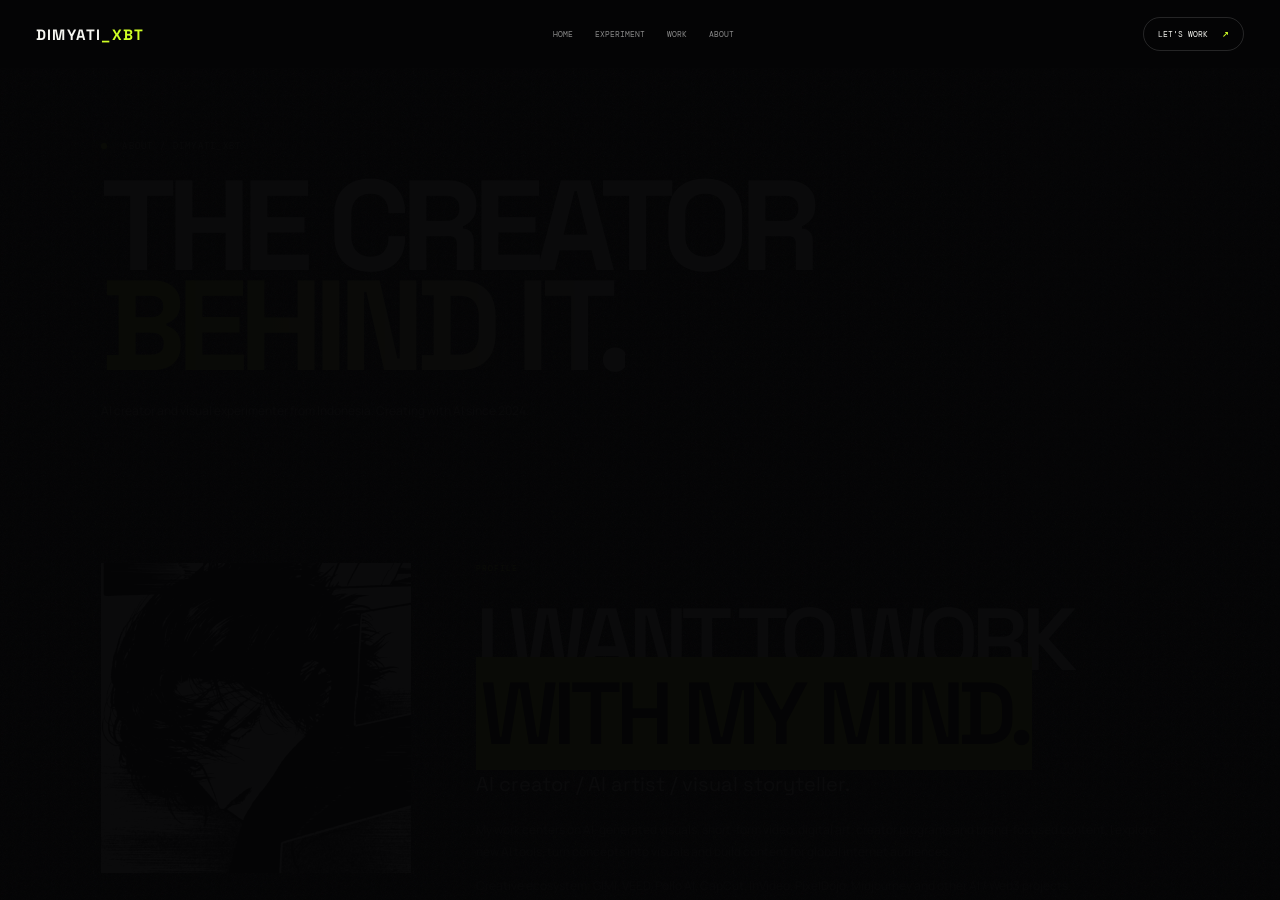
==== commit 3ba376b8: "Add files via upload" ====
--- a/about.html
+++ b/about.html
@@ -1,15 +1,14 @@
-<!doctype html><html lang="en"><head><meta charset="utf-8"><meta name="viewport" content="width=device-width,initial-scale=1">
-<title>ABOUT — DIMYATI_XBT</title><link rel="preconnect" href="https://fonts.googleapis.com"><link rel="preconnect" href="https://fonts.gstatic.com" crossorigin><link href="https://fonts.googleapis.com/css2?family=DM+Mono:wght@400;500&family=Manrope:wght@400;500;600;700;800&family=Space+Grotesk:wght@400;500;600;700&display=swap" rel="stylesheet"><link rel="stylesheet" href="style.css"></head>
-<body><div class="noise"></div><header><a class="logo" href="index.html">DIMYATI<span>_XBT</span></a><nav><a href="index.html">HOME</a><a href="experiment.html">EXPERIMENT</a><a href="work.html">WORK</a><a class="active" href="about.html">ABOUT</a></nav><a class="pill" href="#social">SOCIAL <b>↘</b></a></header>
-<main><section class="page-head"><div class="eyebrow"><i></i> ABOUT / DIMYATI_XBT</div><h1>THE CREATOR<br><span>BEHIND IT.</span></h1><p>AI creator and visual experimenter from Indonesia. Creating with AI since 2024.</p></section>
-<section class="section profile-layout"><img class="about-photo" src="profile.webp" alt="Dimyati_XBT"><div><div class="sectop"><small>PROFILE</small><span>CREATOR / AI / DIGITAL</span></div><h2 class="about-big">I WANT TO WORK<br><em>WITH MY MIND.</em></h2><p class="about-text">My work centers on AI-generated visuals, short-form video, creative experiments and brand-focused content. I explore new AI tools, turn concepts into visuals and build content designed for internet audiences.</p><p class="about-text">Since 2024 I’ve worked across AI creator programs and brand collaborations, including GIMI, VEED, Pollo AI, CapCut and other AI / Web3 projects.</p></div></section>
-<section class="section"><div class="metric-grid"><div><small>BEST VIEWS</small><strong>1M<span>+</span></strong></div><div><small>PROJECTS / WORKS</small><strong>1K<span>+</span></strong></div><div><small>GIMI SPOTLIGHTS</small><strong>10</strong></div><div><small>EXPERIENCE</small><strong>2024<span>+</span></strong></div></div></section>
-<section id="social" class="section"><div class="sectop"><small>SOCIAL</small><span>PUBLIC PROFILES</span></div><div class="social-grid">
+<!doctype html><html lang="en"><head><meta charset="utf-8"><meta name="viewport" content="width=device-width,initial-scale=1,viewport-fit=cover">
+<link rel="preconnect" href="https://fonts.googleapis.com"><link rel="preconnect" href="https://fonts.gstatic.com" crossorigin>
+<link href="https://fonts.googleapis.com/css2?family=DM+Mono:wght@400;500&family=Manrope:wght@400;500;600;700;800&family=Space+Grotesk:wght@400;500;600;700&display=swap" rel="stylesheet">
+<link rel="stylesheet" href="style.css"><title>ABOUT — DIMYATI_XBT</title></head><body><header><a class="logo" href="index.html">DIMYATI<span>_XBT</span></a><nav><a href="index.html">HOME</a><a href="experiment.html">EXPERIMENT</a><a href="work.html">WORK</a><a href="about.html">ABOUT</a></nav><a class="contact" href="about.html">LET'S WORK <b>↗</b></a></header><div class="grain">
+<section class="page-title"><div class="eyebrow"><i></i> ABOUT / DIMYATI_XBT</div><h1>THE CREATOR<br><span>BEHIND IT.</span></h1><p>AI creator and visual experimenter from Indonesia. Creating with AI since 2024.</p></section>
+<section class="section compact about"><img src="profile.webp" alt="DIMYATI_XBT"><div><div class="label">PROFILE</div><h2>I WANT TO WORK<br><mark>WITH MY MIND.</mark></h2><p class="big">AI creator / AI artist / visual storyteller.</p><p>My work centers on AI-generated visuals, short-form video, digital art, creator programs and brand-focused content. I explore new AI tools, turn concepts into visuals and build content for global internet audiences.</p><p>Creative ecosystem: GIMI, VEED, Pollo AI, CapCut, InVideo, PixelDojo, Midjourney and other AI / Web3 projects.</p></div></section>
+<section class="section compact"><div class="metrics"><div><small>BEST VIEWS</small><b>1M+</b></div><div><small>PROJECTS</small><b>1K+</b></div><div><small>GIMI SPOTLIGHTS</small><b>10</b></div><div><small>CREATING SINCE</small><b>2024</b></div></div></section>
+<section class="section compact"><div class="label">SOCIAL / PUBLIC PROFILES</div><div class="social-grid">
 <a href="https://www.instagram.com/dimyati_xbt" target="_blank"><img src="https://www.instagram.com/favicon.ico"><b>Instagram</b><span>↗</span></a>
 <a href="https://www.tiktok.com/@gokuret777" target="_blank"><img src="https://www.tiktok.com/favicon.ico"><b>TikTok</b><span>↗</span></a>
 <a href="https://x.com/PredatorCuan" target="_blank"><img src="https://x.com/favicon.ico"><b>X</b><span>↗</span></a>
 <a href="https://pollo.ai/profile/pubgkorea109983" target="_blank"><img src="https://pollo.ai/favicon.ico"><b>Pollo AI</b><span>↗</span></a>
 <a href="https://app.gimi.co/en/sign-up?code=RI-RFS6XE6YV4DF" target="_blank"><img src="https://www.gimi.co/favicon.ico"><b>GIMI</b><span>↗</span></a>
-</div></section>
-<section class="section"><div class="sectop"><small>TOOLS / BRANDS</small><span>THE ECOSYSTEM</span></div><div class="tool-list"><a href="https://www.veed.io/" target="_blank">VEED <span>AI VIDEO / BRAND CONTENT</span>↗</a><a href="https://pollo.ai/" target="_blank">POLLO AI <span>AI VIDEO / CREATIVE</span>↗</a><a href="https://www.capcut.com/" target="_blank">CAPCUT <span>EDITING / AI</span>↗</a><a href="https://invideo.io/" target="_blank">INVIDEO <span>AI VIDEO</span>↗</a><a href="https://pixeldojo.ai/" target="_blank">PIXELDOJO <span>AI CREATIVE</span>↗</a><a href="https://midjourney.com/" target="_blank">MIDJOURNEY <span>AI ART</span>↗</a></div></section></main>
-<footer><span>© 2026 DIMYATI_XBT</span><span>AI CREATOR / INDONESIA</span></footer><script src="script.js"></script></body></html>+</div></section><footer>© 2026 DIMYATI_XBT <span>AI CREATOR / INDONESIA</span></footer><script src="script.js"></script></body></html>
--- a/style.css
+++ b/style.css
@@ -1 +1 @@
-*{box-sizing:border-box}html{scroll-behavior:smooth}body{margin:0;background:#050506;color:#f3f3ef;font-family:Manrope,system-ui;overflow-x:hidden}body:before{content:"";position:fixed;inset:0;pointer-events:none;z-index:-2;background:radial-gradient(circle at 80% 10%,#7d65ff13,transparent 26%),radial-gradient(circle at 10% 70%,#cfff2507,transparent 25%)}.noise{position:fixed;inset:0;pointer-events:none;z-index:90;opacity:.025;background-image:url("data:image/svg+xml,%3Csvg xmlns='http://www.w3.org/2000/svg' width='180' height='180'%3E%3Cfilter id='n'%3E%3CfeTurbulence type='fractalNoise' baseFrequency='.8' numOctaves='3'/%3E%3C/filter%3E%3Crect width='100%25' height='100%25' filter='url(%23n)'/%3E%3C/svg%3E")}a{color:inherit;text-decoration:none}header{position:fixed;top:0;left:0;right:0;height:74px;z-index:80;padding:0 max(18px,calc((100vw - 1180px)/2));display:flex;align-items:center;justify-content:space-between;background:#050506c7;backdrop-filter:blur(18px);border-bottom:1px solid #fff12}.logo{font:700 15px "Space Grotesk";letter-spacing:.09em}.logo span,h1 span{color:#cfff25}nav{display:flex;gap:25px}nav a{font:9px "DM Mono";color:#888;transition:.25s}nav a:hover,nav a.active{color:#cfff25}.pill{font:9px "DM Mono";border:1px solid #fff2;border-radius:99px;padding:11px 14px;color:#ddd}.pill b{color:#cfff25;margin-left:10px}.hero{height:100svh;min-height:690px;position:relative;max-width:1180px;margin:auto;display:flex;align-items:center;padding:0 18px;overflow:hidden}.hero-bg{position:absolute;inset:0;width:100%;height:100%;object-fit:cover;opacity:.8;filter:brightness(1.15) saturate(1.05) contrast(1.08)}.hero-shade{position:absolute;inset:0;background:radial-gradient(circle at 72% 48%,#a58cff18,transparent 28%),linear-gradient(90deg,#050506e9 0%,#05050672 52%,#05050614 100%),linear-gradient(0deg,#050506 0%,transparent 38%,#05050666 100%)}.hero-lines{position:absolute;inset:0;background:linear-gradient(#ffffff07 1px,transparent 1px),linear-gradient(90deg,#ffffff07 1px,transparent 1px);background-size:90px 90px;mask-image:linear-gradient(to bottom,black,transparent)}.hero-orbit{position:absolute;border:1px solid #ffffff0d;border-radius:50%;transform:rotate(-22deg);animation:spin 18s linear infinite}.o1{width:580px;height:250px;right:-60px;top:28%}.o2{width:440px;height:180px;right:40px;top:33%;animation-duration:13s;animation-direction:reverse}@keyframes spin{to{transform:rotate(338deg)}}.hero-copy{position:relative;z-index:4;max-width:690px}.eyebrow,.sectop small{font:9px "DM Mono";letter-spacing:.16em;color:#999}.eyebrow i{display:inline-block;width:6px;height:6px;background:#cfff25;border-radius:50%;margin-right:9px;box-shadow:0 0 20px #cfff25}h1,h2,h3{font-family:"Space Grotesk";letter-spacing:-.06em}h1{font-size:clamp(70px,11vw,135px);line-height:.76;margin:24px 0}h1 span{color:transparent;-webkit-text-stroke:1px #cfff25;background:linear-gradient(90deg,#cfff25,#fff);-webkit-background-clip:text;background-clip:text}.hero-copy>p{color:#aaa;font-size:13px;max-width:520px;line-height:1.8}.actions{display:flex;gap:10px;margin-top:30px}.btn{display:inline-flex;align-items:center;border:1px solid #fff2;border-radius:99px;padding:13px 17px;font:9px "DM Mono";transition:.3s}.btn.main{background:#cfff25;color:#08080a;border-color:#cfff25}.btn.main b{margin-left:22px}.btn:hover{transform:translateY(-3px);border-color:#fff5}.profile-card{position:absolute;z-index:5;right:7%;bottom:14%;width:235px;padding:10px;background:#ffffff0b;border:1px solid #fff2;backdrop-filter:blur(15px);box-shadow:0 35px 100px #0008;transform-style:preserve-3d}.profile-image{height:295px;overflow:hidden;background:#111}.profile-image img{width:100%;height:100%;object-fit:cover}.profile-meta{display:flex;justify-content:space-between;gap:10px;padding:12px 2px 2px;font:8px "DM Mono"}.profile-meta small{color:#888;text-align:right}.card-glow{position:absolute;inset:-2px;background:linear-gradient(135deg,#cfff2518,transparent 40%,#7d65ff1b);z-index:-1;filter:blur(20px)}.hero-stats{position:absolute;bottom:28px;left:18px;right:18px;z-index:4;display:flex;gap:45px}.hero-stats span{font:700 23px "Space Grotesk"}.hero-stats small{display:block;font:7px "DM Mono";color:#888;letter-spacing:.1em;margin-top:5px}.ticker{border-top:1px solid #fff12;border-bottom:1px solid #fff12;overflow:hidden;background:#08080b}.ticker-track{display:flex;gap:26px;width:max-content;padding:16px 0;animation:marquee 22s linear infinite;font:10px "DM Mono";letter-spacing:.12em}.ticker b{color:#cfff25}@keyframes marquee{to{transform:translateX(-50%)}}.section{max-width:1180px;margin:auto;padding:110px 18px}.sectop{display:flex;gap:14px;align-items:center;margin-bottom:40px}.sectop span{font:10px "DM Mono";color:#cfff25}.about-grid{display:grid;grid-template-columns:1fr 1fr;gap:80px}.mini{font:8px "DM Mono";color:#777;letter-spacing:.12em}.about-title h2{font-size:clamp(52px,7vw,88px);line-height:.84;margin:20px 0}.about-title h2 em,.about-big em{font-style:normal;color:#08080a;background:#cfff25;padding:0 .08em}.about-copy{padding-top:35px}.about-copy p,.about-text{font-size:13px;line-height:1.9;color:#92929b;max-width:550px}.about-copy .lead{font:20px "Space Grotesk";color:#eee;line-height:1.5}.fact-grid,.metric-grid{display:grid;grid-template-columns:repeat(4,1fr);border-top:1px solid #fff12;border-bottom:1px solid #fff12;margin-top:65px}.fact-grid div,.metric-grid>div{padding:20px 15px;border-right:1px solid #fff12}.fact-grid div:last-child,.metric-grid>div:last-child{border:0}.fact-grid small,.metric-grid small{font:7px "DM Mono";color:#777;display:block;margin-bottom:9px}.fact-grid b{font:13px "Space Grotesk"}.section-head{display:flex;align-items:end;justify-content:space-between;gap:30px}.section-head p{max-width:280px;color:#777;font-size:10px;line-height:1.7}.portal-grid{display:grid;grid-template-columns:repeat(3,1fr);gap:12px}.portal{min-height:250px;border:1px solid #fff14;padding:22px;background:linear-gradient(145deg,#ffffff08,#ffffff02);position:relative;transition:.3s}.portal:hover{transform:translateY(-6px);border-color:#cfff2555}.portal span{font:8px "DM Mono";color:#cfff25}.portal strong{display:block;font:600 34px/1 "Space Grotesk";letter-spacing:-.06em;margin-top:75px}.portal b{position:absolute;right:20px;bottom:18px;color:#cfff25}.page-head{max-width:1180px;margin:auto;padding:170px 18px 75px;border-bottom:1px solid #fff12}.page-head h1{margin:28px 0;font-size:clamp(65px,10vw,120px)}.page-head p{max-width:600px;color:#92929b;line-height:1.8;font-size:13px}.experiment-shell{max-width:1180px;margin:auto;padding:45px 18px 110px}.scene-grid{position:relative;min-height:730px;border:1px solid #ffffff16;border-radius:28px;overflow:hidden;background:radial-gradient(circle at 50% 45%,#8a6cff12,transparent 30%),#08080a;perspective:1400px;padding:55px}.scene-grid:before{content:"";position:absolute;inset:0;background:linear-gradient(#ffffff06 1px,transparent 1px),linear-gradient(90deg,#ffffff06 1px,transparent 1px);background-size:70px 70px;mask-image:linear-gradient(to bottom,black,transparent)}.scene-grid:after{content:"";position:absolute;inset:8%;border:1px solid #cfff2512;border-radius:50%;transform:rotateX(62deg) rotateZ(-15deg);pointer-events:none}.social-card{position:relative;z-index:2;min-height:155px;border:1px solid #ffffff22;border-radius:20px;background:linear-gradient(145deg,#ffffff12,#ffffff03);backdrop-filter:blur(12px);box-shadow:0 25px 60px #0009,inset 0 1px #fff1;display:flex;flex-direction:column;justify-content:space-between;padding:16px;transform-style:preserve-3d;animation:float 5s ease-in-out infinite;animation-delay:calc(var(--i)*-0.17s);transition:.35s}.social-card:hover{transform:translateY(-12px) rotateX(5deg) rotateY(-6deg) scale(1.02);border-color:#cfff2560}.scene-grid{display:grid;grid-template-columns:repeat(6,1fr);gap:14px}.social-card:nth-child(3n){transform:translateY(25px) rotateZ(-1deg)}.social-card:nth-child(4n){transform:translateY(-18px) rotateZ(1deg)}.social-card:nth-child(5n){transform:translateY(12px) rotateZ(-2deg)}@keyframes float{0%,100%{translate:0 0}50%{translate:0 -8px}}.source-badge{font:7px "DM Mono";color:#cfff25}.source-mark{font:42px "Space Grotesk";font-weight:700;line-height:1}.source-title{font:9px "DM Mono";color:#bbb;letter-spacing:.08em}.source-link{font:8px "DM Mono";color:#777;align-self:flex-end}.platform-note{color:#666;font:9px "DM Mono";line-height:1.8;margin-top:18px}.scene-ui{position:absolute;left:18px;right:18px;bottom:15px;z-index:4;display:flex;gap:20px;justify-content:space-between;font:8px "DM Mono";color:#777}.scene-ui button{background:none;border:0;color:#cfff25;font:8px "DM Mono"}.media-grid{display:grid;grid-template-columns:repeat(3,1fr);gap:12px}.media-card{position:relative;min-height:370px;overflow:hidden;background:#111;border:1px solid #fff12;transform-style:preserve-3d}.media-card video{width:100%;height:100%;min-height:370px;object-fit:cover;display:block;filter:brightness(1.08) saturate(1.02)}.media-card:after{content:"";position:absolute;inset:0;background:linear-gradient(0deg,#050507e8,transparent 60%)}.media-info{position:absolute;left:18px;right:18px;bottom:17px;z-index:2}.media-info span{font:7px "DM Mono";color:#cfff25}.media-info h3{font-size:20px;margin:7px 0}.play{position:absolute;right:14px;top:14px;z-index:3;width:38px;height:38px;border-radius:50%;border:1px solid #fff4;background:#07070a99;color:white}.brand-grid{display:grid;grid-template-columns:repeat(2,1fr);gap:12px}.brand-card{min-height:120px;border:1px solid #fff12;background:#ffffff04;display:flex;align-items:center;gap:18px;padding:18px}.brand-card img{width:52px;height:52px;object-fit:contain;background:#fff;border-radius:14px;padding:8px}.brand-card strong{font:21px "Space Grotesk"}.brand-card small{display:block;font:8px "DM Mono";color:#777;margin-top:5px}.brand-card>b{margin-left:auto;color:#cfff25}.metric-grid{margin-top:0}.metric-grid strong{font:700 clamp(45px,6vw,78px) "Space Grotesk"}.metric-grid strong span{color:#cfff25}.profile-layout{display:grid;grid-template-columns:360px 1fr;gap:80px;align-items:start}.about-photo{width:100%;border:1px solid #fff14}.about-big{font:600 clamp(48px,7vw,84px)/.86 "Space Grotesk";letter-spacing:-.06em;margin:20px 0 35px}.social-grid{display:grid;grid-template-columns:repeat(5,1fr);gap:10px}.social-grid a{min-height:145px;border:1px solid #fff12;padding:15px;display:flex;flex-direction:column;justify-content:space-between;background:#ffffff04}.social-grid img{width:30px;height:30px;object-fit:contain}.social-grid b{font:13px "Space Grotesk"}.social-grid span{color:#cfff25}.tool-list{border-top:1px solid #fff12}.tool-list a{min-height:70px;border-bottom:1px solid #fff12;display:grid;grid-template-columns:1fr 1fr 30px;align-items:center;font:17px "Space Grotesk"}.tool-list a span{font:8px "DM Mono";color:#777}.tool-list a:last-child{border-bottom:0}footer{max-width:1180px;margin:auto;border-top:1px solid #fff12;padding:28px 18px 40px;display:flex;justify-content:space-between;font:8px "DM Mono";color:#777}@media(max-width:900px){nav{display:none}.hero{min-height:720px}.profile-card{width:190px;right:25px;bottom:17%}.profile-image{height:240px}.hero-stats{gap:20px}.hero-stats span{font-size:18px}.portal-grid,.media-grid{grid-template-columns:1fr 1fr}.scene-grid{grid-template-columns:repeat(3,1fr);padding:35px 18px}.social-grid{grid-template-columns:1fr 1fr}.social-grid a:last-child{grid-column:span 2}.metric-grid,.fact-grid{grid-template-columns:1fr 1fr}.metric-grid>div:nth-child(2),.fact-grid>div:nth-child(2){border-right:0}.brand-grid{grid-template-columns:1fr}.profile-layout{grid-template-columns:1fr;gap:35px}.about-photo{max-width:360px}.section{padding:90px 18px}}@media(max-width:560px){header{height:65px}.hero{min-height:690px}.hero-bg{object-position:center}.hero-copy{max-width:100%}h1{font-size:62px}.profile-card{width:130px;right:14px;bottom:14%}.profile-image{height:170px}.hero-stats{left:15px;bottom:18px;gap:18px}.hero-stats span{font-size:16px}.portal-grid,.media-grid{grid-template-columns:1fr}.scene-grid{grid-template-columns:repeat(2,1fr);min-height:1050px;padding:28px 12px}.social-card{min-height:145px}.scene-ui{display:none}.social-grid{grid-template-columns:1fr 1fr}.social-grid a:last-child{grid-column:auto}.tool-list a{grid-template-columns:1fr 1fr 20px;font-size:14px}.tool-list a span{font-size:7px}.page-head{padding-top:130px}.about-big{font-size:52px}}+*{box-sizing:border-box}html,body{margin:0;width:100%;min-width:0;background:#050506;color:#f5f5f0;font-family:Manrope,Arial,sans-serif;overflow-x:hidden}body{font-size:14px}.grain{position:fixed;inset:0;pointer-events:none;z-index:50;opacity:.022;background-image:url("data:image/svg+xml,%3Csvg xmlns='http://www.w3.org/2000/svg' width='160' height='160'%3E%3Cfilter id='n'%3E%3CfeTurbulence baseFrequency='.9' numOctaves='3'/%3E%3C/filter%3E%3Crect width='100%25' height='100%25' filter='url(%23n)'/%3E%3C/svg%3E")}a{text-decoration:none;color:inherit}header{position:fixed;z-index:100;top:0;left:0;right:0;height:68px;padding:0 clamp(14px,3vw,36px);display:flex;align-items:center;justify-content:space-between;background:#050506d9;border-bottom:1px solid #fff10;backdrop-filter:blur(18px)}.logo{font:700 15px "Space Grotesk";letter-spacing:.08em}.logo span,h1 span{color:#cfff25}nav{display:flex;gap:22px}nav a{font:8px "DM Mono";color:#888}nav a:hover{color:#cfff25}.contact{font:8px "DM Mono";padding:11px 14px;border:1px solid #fff2;border-radius:99px}.contact b{color:#cfff25;margin-left:9px}.hero{position:relative;width:100%;height:min(880px,100svh);min-height:650px;overflow:hidden;display:flex;align-items:center;padding:90px clamp(18px,6vw,90px)}.hero-video{position:absolute;inset:0;width:100%;height:100%;object-fit:cover;filter:brightness(1.18) saturate(1.08)}.hero-cover{position:absolute;inset:0;background:linear-gradient(90deg,#050506ec 0%,#0505069c 50%,#05050628),linear-gradient(0deg,#050506 0%,transparent 30%,#05050655)}.grid{position:absolute;inset:0;background:linear-gradient(#fff06 1px,transparent 1px),linear-gradient(90deg,#fff06 1px,transparent 1px);background-size:90px 90px;mask-image:linear-gradient(to bottom,black,transparent 80%)}.hero-content{position:relative;z-index:4;width:min(720px,100%)}.eyebrow{font:9px "DM Mono";letter-spacing:.14em;color:#aaa}.eyebrow i{display:inline-block;width:6px;height:6px;border-radius:50%;background:#cfff25;margin-right:9px;box-shadow:0 0 15px #cfff25}h1{font:700 clamp(62px,10vw,128px)/.78 "Space Grotesk";letter-spacing:-.07em;margin:24px 0}h1 span{background:linear-gradient(90deg,#cfff25,#f4f4ef);-webkit-background-clip:text;background-clip:text;color:transparent}.hero-content>p,.page-title>p{max-width:540px;color:#aaa;line-height:1.75;font-size:12px}.buttons{display:flex;gap:10px;margin-top:28px}.primary,.secondary{font:8px "DM Mono";padding:13px 16px;border-radius:99px}.primary{background:#cfff25;color:#050506}.secondary{border:1px solid #fff2}.id-card{position:absolute;z-index:5;right:clamp(18px,8vw,100px);bottom:18%;width:205px;padding:8px;background:#fff09;border:1px solid #fff2;backdrop-filter:blur(12px);box-shadow:0 25px 70px #0008}.id-card img{display:block;width:100%;height:255px;object-fit:cover}.id-card div{display:flex;justify-content:space-between;padding:10px 2px 3px}.id-card b,.id-card small{font:7px "DM Mono"}.id-card small{color:#777;text-align:right}.stats{position:absolute;z-index:5;left:clamp(18px,6vw,90px);bottom:24px;display:flex;gap:35px}.stats b{font:700 24px "Space Grotesk"}.stats small{display:block;font:7px "DM Mono";color:#777;margin-top:5px}.sound{position:absolute;z-index:8;right:20px;top:85px;background:#050506b5;color:#ddd;border:1px solid #fff2;border-radius:99px;padding:9px 12px;font:8px "DM Mono"}.sound span{color:#cfff25}.marquee{white-space:nowrap;overflow:hidden;border-top:1px solid #fff12;border-bottom:1px solid #fff12;padding:14px 0;font:8px "DM Mono";letter-spacing:.1em}.marquee b{color:#cfff25;margin:0 14px}.section{width:100%;max-width:1180px;margin:0 auto}.compact{padding:75px clamp(18px,4vw,55px)}.label{font:8px "DM Mono";letter-spacing:.12em;color:#cfff25;margin-bottom:30px}.split{display:grid;grid-template-columns:1.15fr .85fr;gap:70px}.split h2,.about h2{font:600 clamp(48px,7vw,88px)/.84 "Space Grotesk";letter-spacing:-.07em;margin:0}.split mark,.about mark{background:#cfff25;color:#050506;padding:0 4px}.big{font:20px/1.45 "Space Grotesk";color:#eee}.split p:not(.big),.about p:not(.big){color:#888;line-height:1.8;font-size:12px}.facts,.metrics{display:grid;grid-template-columns:repeat(4,1fr);border-top:1px solid #fff12;border-bottom:1px solid #fff12;margin-top:55px}.facts>div,.metrics>div{padding:20px 14px;border-right:1px solid #fff12}.facts>div:last-child,.metrics>div:last-child{border:0}.facts small,.metrics small{display:block;font:7px "DM Mono";color:#666;margin-bottom:8px}.facts b{font:11px "Space Grotesk"}.tiles{display:grid;grid-template-columns:repeat(3,1fr);gap:10px}.tiles a{min-height:220px;border:1px solid #fff13;background:#fff04;padding:18px;position:relative;transition:.3s}.tiles a:hover{border-color:#cfff2555;transform:translateY(-4px)}.tiles small{font:7px "DM Mono";color:#cfff25}.tiles b{display:block;position:absolute;left:18px;bottom:18px;font:600 25px/1 "Space Grotesk";letter-spacing:-.05em}.tiles em{position:absolute;right:18px;bottom:18px;color:#cfff25;font-style:normal}footer{max-width:1180px;margin:auto;border-top:1px solid #fff12;padding:28px 18px 40px;display:flex;justify-content:space-between;color:#666;font:8px "DM Mono"}.page-title{max-width:1180px;margin:auto;padding:140px clamp(18px,4vw,55px) 55px;border-bottom:1px solid #fff12}.page-title h1{margin:24px 0}.video-wall{max-width:1180px;margin:auto;padding:35px clamp(12px,4vw,55px) 90px}.wall-head{display:flex;justify-content:space-between;margin-bottom:18px;font:8px "DM Mono";color:#777}.video-grid{display:grid;grid-template-columns:repeat(4,minmax(0,1fr));gap:12px}.reel-card{min-width:0;background:#0b0b0d;border:1px solid #fff13;border-radius:16px;overflow:hidden;box-shadow:0 18px 50px #0008;transform:translateZ(0);transition:.35s}.reel-card:nth-child(3n){transform:translateY(8px)}.reel-card:nth-child(4n){transform:translateY(-6px)}.reel-card:hover{transform:translateY(-8px) rotateX(2deg) rotateY(-2deg);border-color:#cfff2555}.card-top{height:34px;padding:0 11px;display:flex;align-items:center;justify-content:space-between;border-bottom:1px solid #fff10;font:7px "DM Mono";color:#777}.card-top b{color:#cfff25}.embed{position:relative;width:100%;aspect-ratio:9/16;background:#09090b;overflow:hidden}.ig-embed iframe{position:absolute;inset:0;width:100%;height:100%;border:0}.tt-embed iframe{position:absolute;inset:0;width:100%;height:100%;border:0}.tt-loading{height:100%;display:grid;place-items:center;color:#555;font:7px "DM Mono"}.x-embed{aspect-ratio:9/16;display:flex;align-items:center;justify-content:center;overflow:hidden}.x-embed blockquote{margin:0!important;transform:scale(.75);transform-origin:center}.work-grid{display:grid;grid-template-columns:repeat(3,1fr);gap:12px}.work-grid article{position:relative;height:420px;overflow:hidden;border:1px solid #fff13;background:#111}.work-grid video{width:100%;height:100%;object-fit:cover;display:block;filter:brightness(1.08)}.work-grid article:after{content:"";position:absolute;inset:0;background:linear-gradient(0deg,#050506e8,transparent 60%)}.work-grid span,.work-grid b{position:absolute;z-index:2;left:15px;font:7px "DM Mono"}.work-grid span{bottom:40px;color:#cfff25}.work-grid b{bottom:17px;font:600 17px "Space Grotesk"}.brand-grid{display:grid;grid-template-columns:repeat(2,1fr);gap:10px}.brand-grid a{min-height:90px;border:1px solid #fff13;padding:14px;display:grid;grid-template-columns:44px 1fr 120px 20px;gap:12px;align-items:center}.brand-grid img,.social-grid img{width:34px;height:34px;object-fit:contain;background:#fff;border-radius:9px;padding:6px}.brand-grid b{font:17px "Space Grotesk"}.brand-grid span{font:7px "DM Mono";color:#777}.about{display:grid;grid-template-columns:310px 1fr;gap:65px}.about>img{width:100%;border:1px solid #fff13}.metrics b{font:700 clamp(36px,5vw,68px) "Space Grotesk"}.social-grid{display:grid;grid-template-columns:repeat(5,1fr);gap:10px}.social-grid a{min-height:120px;border:1px solid #fff13;padding:13px;display:flex;flex-direction:column;justify-content:space-between}.social-grid b{font:13px "Space Grotesk"}.social-grid span{color:#cfff25}@media(max-width:900px){nav{display:none}.hero{height:760px;min-height:0;padding:110px 18px 70px}.hero-video{object-position:center}.id-card{width:155px;right:18px;bottom:15%}.id-card img{height:195px}.stats{gap:20px}.stats b{font-size:19px}.split{gap:30px}.video-grid{grid-template-columns:repeat(3,minmax(0,1fr))}.work-grid{grid-template-columns:repeat(2,1fr)}.social-grid{grid-template-columns:repeat(3,1fr)}}@media(max-width:600px){header{height:60px}.contact{padding:9px 11px}.hero{height:700px;padding:95px 16px 60px}.hero-content{max-width:100%}h1{font-size:58px}.hero-content>p{font-size:10px;max-width:300px}.id-card{width:125px;bottom:18%;right:12px}.id-card img{height:155px}.id-card div{display:block}.id-card small{display:block;text-align:left;margin-top:4px}.stats{left:16px;bottom:17px;gap:16px}.stats b{font-size:16px}.stats small{font-size:6px}.sound{top:73px;right:12px}.compact{padding:60px 16px}.split{grid-template-columns:1fr;gap:28px}.split h2,.about h2{font-size:48px}.facts,.metrics{grid-template-columns:1fr 1fr}.facts>div:nth-child(2),.metrics>div:nth-child(2){border-right:0}.facts>div:nth-child(3),.facts>div:nth-child(4),.metrics>div:nth-child(3),.metrics>div:nth-child(4){border-top:1px solid #fff12}.tiles{grid-template-columns:1fr}.tiles a{min-height:170px}.page-title{padding:115px 16px 40px}.page-title h1{font-size:56px}.page-title>p{font-size:10px}.video-wall{padding:22px 10px 70px}.video-grid{grid-template-columns:repeat(2,minmax(0,1fr));gap:8px}.reel-card{border-radius:11px}.card-top{height:28px;padding:0 8px;font-size:6px}.work-grid{grid-template-columns:1fr}.work-grid article{height:480px}.brand-grid{grid-template-columns:1fr}.brand-grid a{grid-template-columns:38px 1fr 80px 15px}.brand-grid b{font-size:15px}.about{grid-template-columns:1fr;gap:30px}.about>img{max-width:310px}.social-grid{grid-template-columns:repeat(2,1fr)}footer{font-size:6px}.wall-head{font-size:6px}}
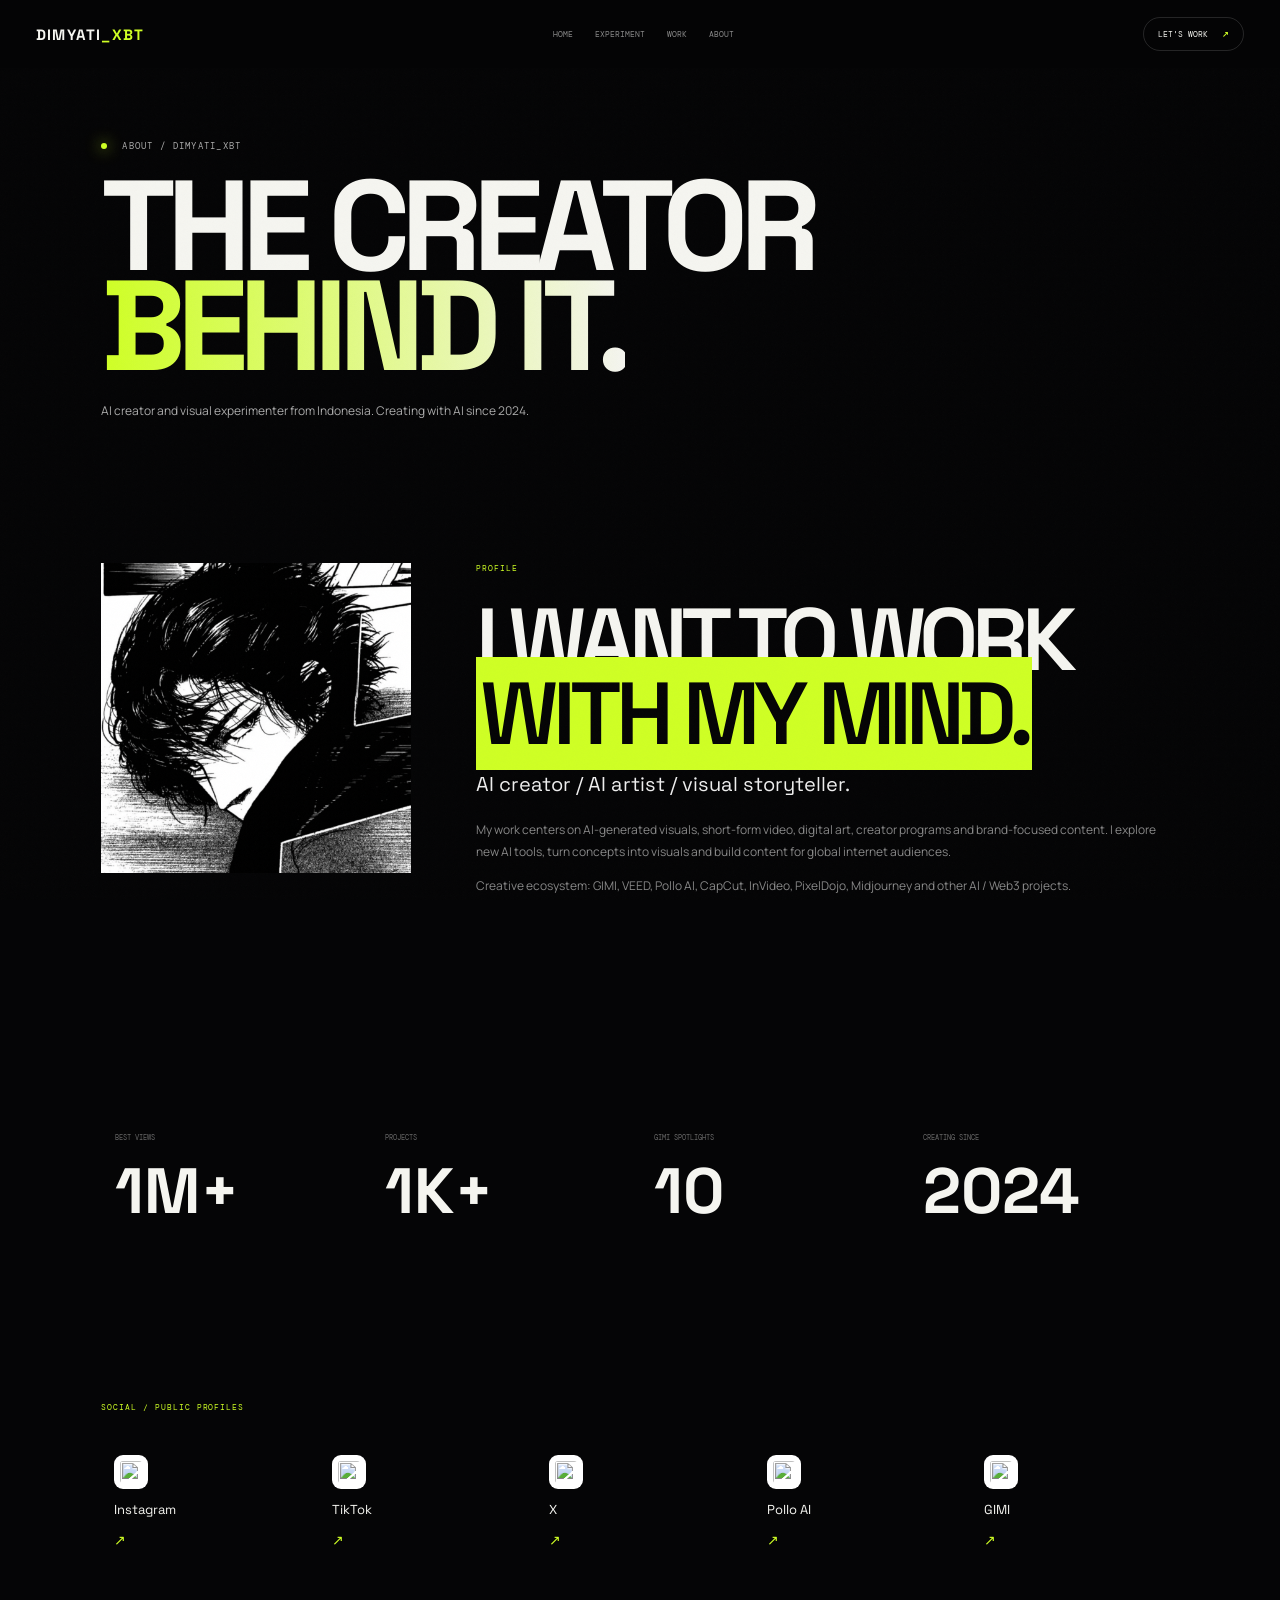
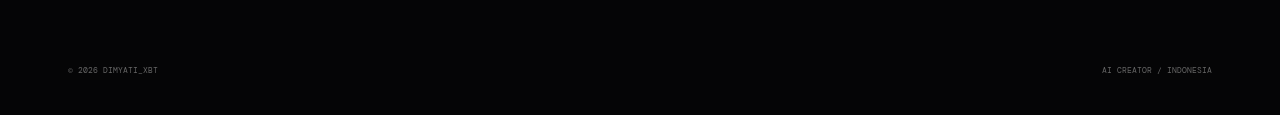
==== commit 32d5a66a: "Add files via upload" ====
--- a/about.html
+++ b/about.html
@@ -1,8 +1,7 @@
 <!doctype html><html lang="en"><head><meta charset="utf-8"><meta name="viewport" content="width=device-width,initial-scale=1,viewport-fit=cover">
 <link rel="preconnect" href="https://fonts.googleapis.com"><link rel="preconnect" href="https://fonts.gstatic.com" crossorigin>
 <link href="https://fonts.googleapis.com/css2?family=DM+Mono:wght@400;500&family=Manrope:wght@400;500;600;700;800&family=Space+Grotesk:wght@400;500;600;700&display=swap" rel="stylesheet">
-<link rel="stylesheet" href="style.css"><title>ABOUT — DIMYATI_XBT</title></head><body><header><a class="logo" href="index.html">DIMYATI<span>_XBT</span></a><nav><a href="index.html">HOME</a><a href="experiment.html">EXPERIMENT</a><a href="work.html">WORK</a><a href="about.html">ABOUT</a></nav><a class="contact" href="about.html">LET'S WORK <b>↗</b></a></header><div class="grain">
-<section class="page-title"><div class="eyebrow"><i></i> ABOUT / DIMYATI_XBT</div><h1>THE CREATOR<br><span>BEHIND IT.</span></h1><p>AI creator and visual experimenter from Indonesia. Creating with AI since 2024.</p></section>
+<link rel="stylesheet" href="style.css"><title>ABOUT — DIMYATI_XBT</title></head><body><header><a class="logo" href="index.html">DIMYATI<span>_XBT</span></a><nav><a href="index.html">HOME</a><a href="experiment.html">EXPERIMENT</a><a href="work.html">WORK</a><a href="about.html">ABOUT</a></nav><a class="contact" href="about.html">LET'S WORK <b>↗</b></a></header><div class="grain"></div><section class="page-title"><div class="eyebrow"><i></i> ABOUT / DIMYATI_XBT</div><h1>THE CREATOR<br><span>BEHIND IT.</span></h1><p>AI creator and visual experimenter from Indonesia. Creating with AI since 2024.</p></section>
 <section class="section compact about"><img src="profile.webp" alt="DIMYATI_XBT"><div><div class="label">PROFILE</div><h2>I WANT TO WORK<br><mark>WITH MY MIND.</mark></h2><p class="big">AI creator / AI artist / visual storyteller.</p><p>My work centers on AI-generated visuals, short-form video, digital art, creator programs and brand-focused content. I explore new AI tools, turn concepts into visuals and build content for global internet audiences.</p><p>Creative ecosystem: GIMI, VEED, Pollo AI, CapCut, InVideo, PixelDojo, Midjourney and other AI / Web3 projects.</p></div></section>
 <section class="section compact"><div class="metrics"><div><small>BEST VIEWS</small><b>1M+</b></div><div><small>PROJECTS</small><b>1K+</b></div><div><small>GIMI SPOTLIGHTS</small><b>10</b></div><div><small>CREATING SINCE</small><b>2024</b></div></div></section>
 <section class="section compact"><div class="label">SOCIAL / PUBLIC PROFILES</div><div class="social-grid">
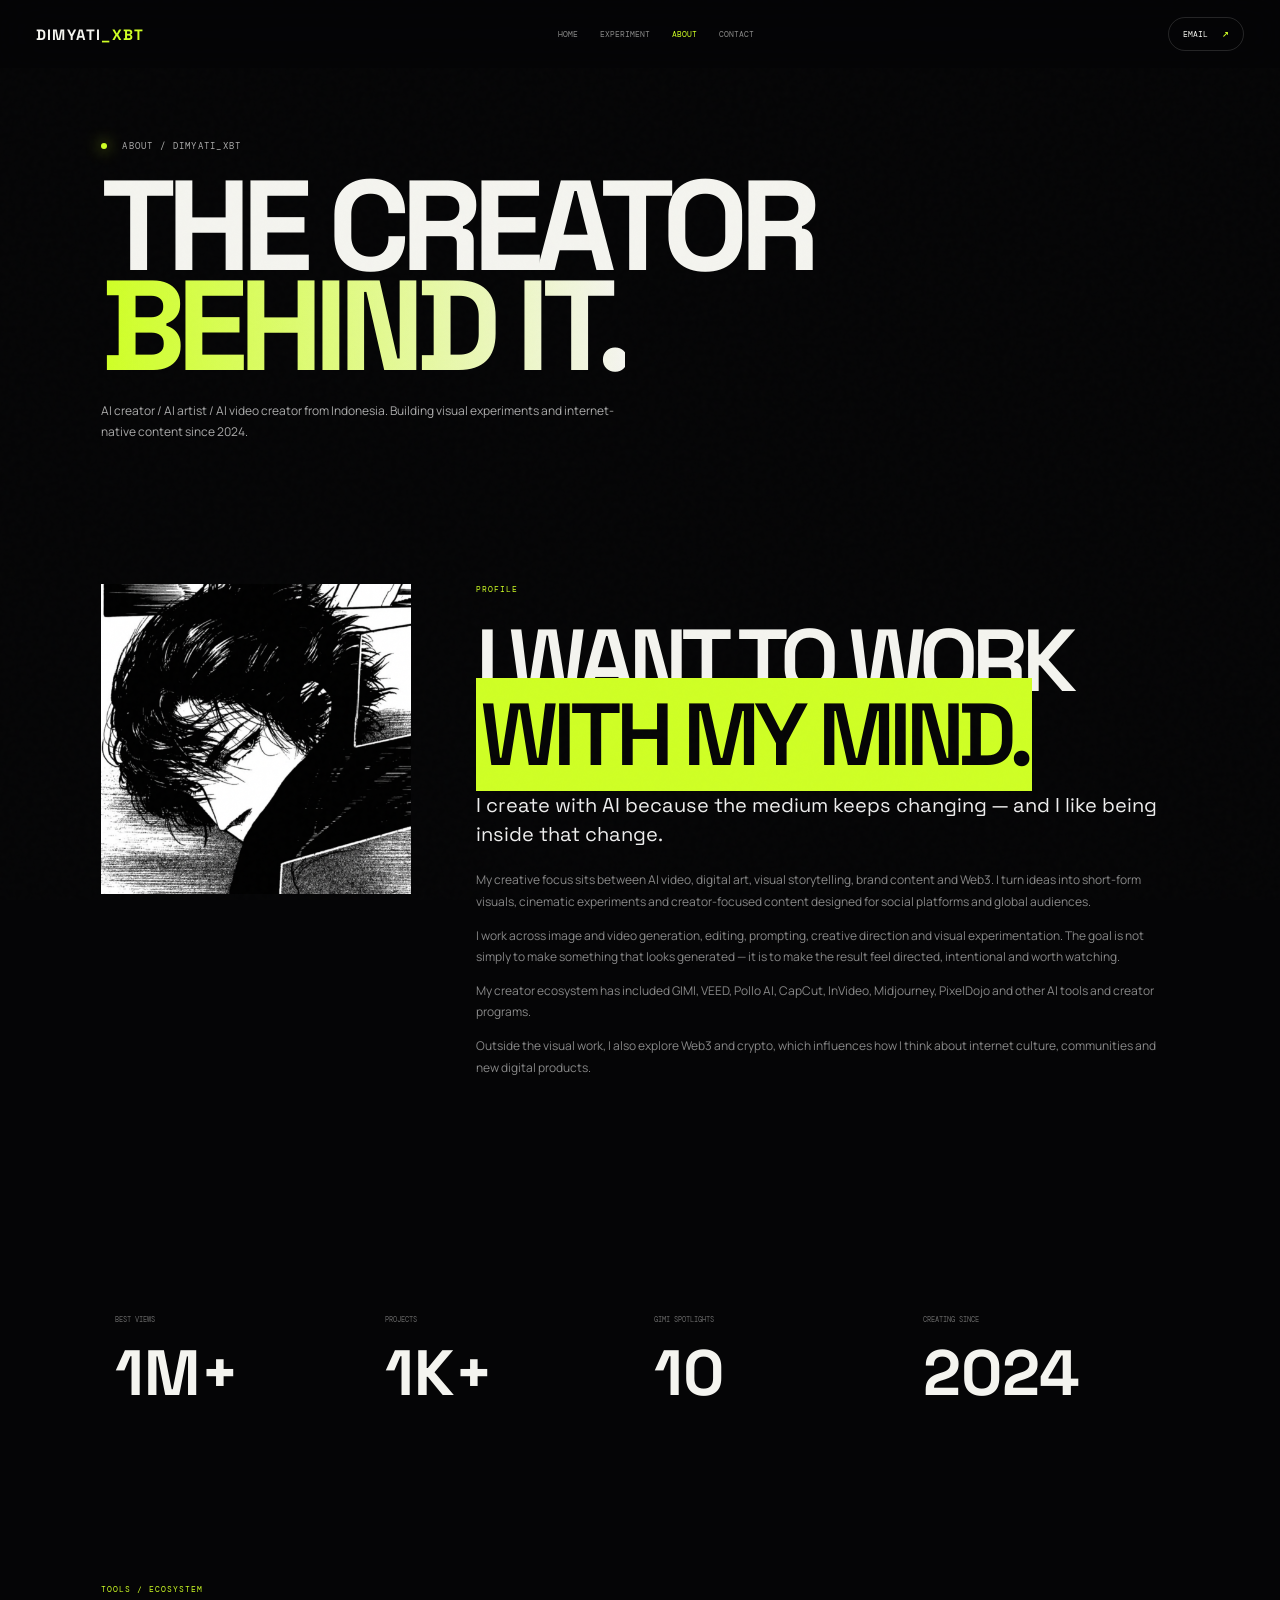
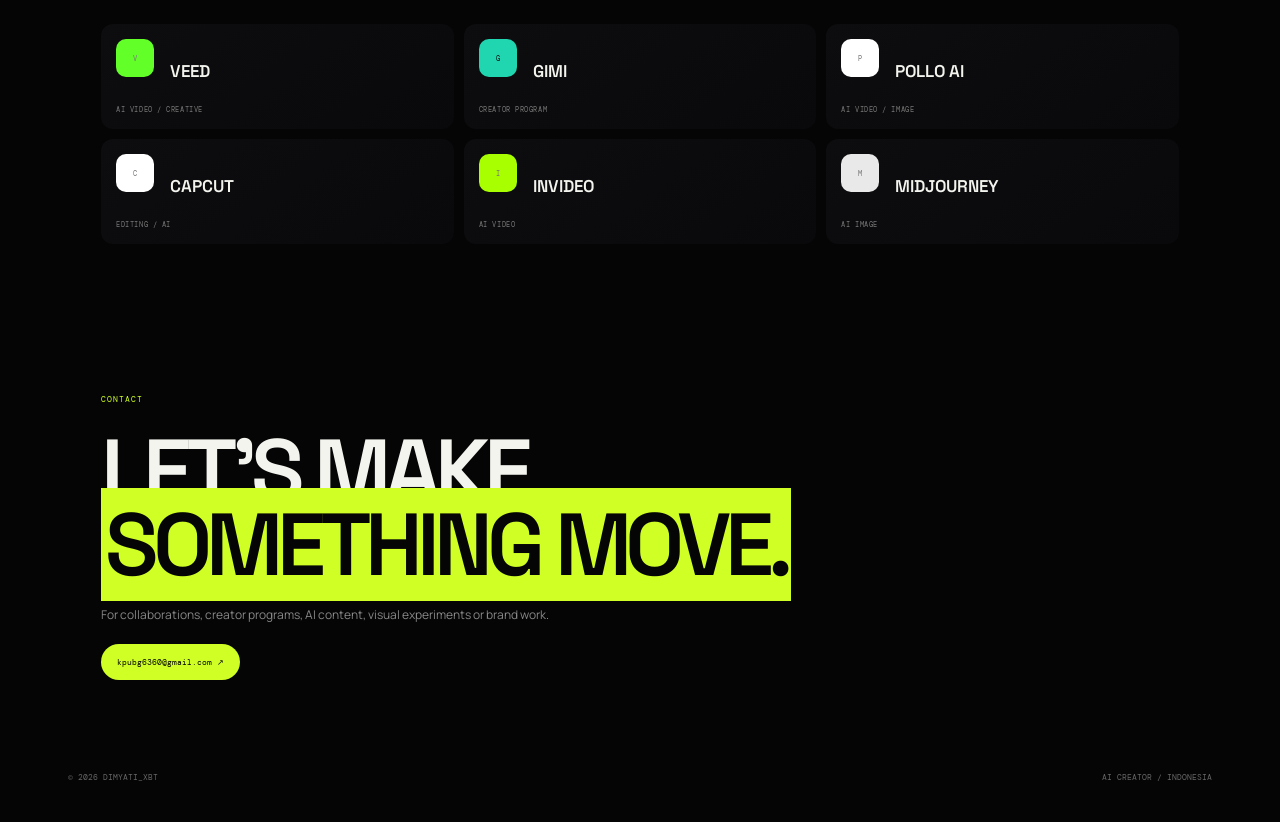
==== commit 9fe2cf26: "Add files via upload" ====
--- a/about.html
+++ b/about.html
@@ -1,13 +1 @@
-<!doctype html><html lang="en"><head><meta charset="utf-8"><meta name="viewport" content="width=device-width,initial-scale=1,viewport-fit=cover">
-<link rel="preconnect" href="https://fonts.googleapis.com"><link rel="preconnect" href="https://fonts.gstatic.com" crossorigin>
-<link href="https://fonts.googleapis.com/css2?family=DM+Mono:wght@400;500&family=Manrope:wght@400;500;600;700;800&family=Space+Grotesk:wght@400;500;600;700&display=swap" rel="stylesheet">
-<link rel="stylesheet" href="style.css"><title>ABOUT — DIMYATI_XBT</title></head><body><header><a class="logo" href="index.html">DIMYATI<span>_XBT</span></a><nav><a href="index.html">HOME</a><a href="experiment.html">EXPERIMENT</a><a href="work.html">WORK</a><a href="about.html">ABOUT</a></nav><a class="contact" href="about.html">LET'S WORK <b>↗</b></a></header><div class="grain"></div><section class="page-title"><div class="eyebrow"><i></i> ABOUT / DIMYATI_XBT</div><h1>THE CREATOR<br><span>BEHIND IT.</span></h1><p>AI creator and visual experimenter from Indonesia. Creating with AI since 2024.</p></section>
-<section class="section compact about"><img src="profile.webp" alt="DIMYATI_XBT"><div><div class="label">PROFILE</div><h2>I WANT TO WORK<br><mark>WITH MY MIND.</mark></h2><p class="big">AI creator / AI artist / visual storyteller.</p><p>My work centers on AI-generated visuals, short-form video, digital art, creator programs and brand-focused content. I explore new AI tools, turn concepts into visuals and build content for global internet audiences.</p><p>Creative ecosystem: GIMI, VEED, Pollo AI, CapCut, InVideo, PixelDojo, Midjourney and other AI / Web3 projects.</p></div></section>
-<section class="section compact"><div class="metrics"><div><small>BEST VIEWS</small><b>1M+</b></div><div><small>PROJECTS</small><b>1K+</b></div><div><small>GIMI SPOTLIGHTS</small><b>10</b></div><div><small>CREATING SINCE</small><b>2024</b></div></div></section>
-<section class="section compact"><div class="label">SOCIAL / PUBLIC PROFILES</div><div class="social-grid">
-<a href="https://www.instagram.com/dimyati_xbt" target="_blank"><img src="https://www.instagram.com/favicon.ico"><b>Instagram</b><span>↗</span></a>
-<a href="https://www.tiktok.com/@gokuret777" target="_blank"><img src="https://www.tiktok.com/favicon.ico"><b>TikTok</b><span>↗</span></a>
-<a href="https://x.com/PredatorCuan" target="_blank"><img src="https://x.com/favicon.ico"><b>X</b><span>↗</span></a>
-<a href="https://pollo.ai/profile/pubgkorea109983" target="_blank"><img src="https://pollo.ai/favicon.ico"><b>Pollo AI</b><span>↗</span></a>
-<a href="https://app.gimi.co/en/sign-up?code=RI-RFS6XE6YV4DF" target="_blank"><img src="https://www.gimi.co/favicon.ico"><b>GIMI</b><span>↗</span></a>
-</div></section><footer>© 2026 DIMYATI_XBT <span>AI CREATOR / INDONESIA</span></footer><script src="script.js"></script></body></html>+<!doctype html><html lang="en"><head><meta charset="utf-8"><meta name="viewport" content="width=device-width,initial-scale=1,viewport-fit=cover"><link rel="preconnect" href="https://fonts.googleapis.com"><link rel="preconnect" href="https://fonts.gstatic.com" crossorigin><link href="https://fonts.googleapis.com/css2?family=DM+Mono:wght@400;500&family=Manrope:wght@400;500;600;700;800&family=Space+Grotesk:wght@400;500;600;700&display=swap" rel="stylesheet"><link rel="stylesheet" href="style.css"><title>ABOUT — DIMYATI_XBT</title></head><body><header><a class="logo" href="index.html">DIMYATI<span>_XBT</span></a><nav><a href="index.html">HOME</a><a href="experiment.html">EXPERIMENT</a><a class="active" href="about.html">ABOUT</a><a href="#contact">CONTACT</a></nav><a class="contact" href="mailto:kpubg6360@gmail.com">EMAIL <b>↗</b></a></header><div class="grain"></div><section class="page-title"><div class="eyebrow"><i></i> ABOUT / DIMYATI_XBT</div><h1>THE CREATOR<br><span>BEHIND IT.</span></h1><p>AI creator / AI artist / AI video creator from Indonesia. Building visual experiments and internet-native content since 2024.</p></section><section class="section compact about"><img src="profile.webp" alt="DIMYATI_XBT"><div><div class="label">PROFILE</div><h2>I WANT TO WORK<br><mark>WITH MY MIND.</mark></h2><p class="big">I create with AI because the medium keeps changing — and I like being inside that change.</p><p>My creative focus sits between AI video, digital art, visual storytelling, brand content and Web3. I turn ideas into short-form visuals, cinematic experiments and creator-focused content designed for social platforms and global audiences.</p><p>I work across image and video generation, editing, prompting, creative direction and visual experimentation. The goal is not simply to make something that looks generated — it is to make the result feel directed, intentional and worth watching.</p><p>My creator ecosystem has included GIMI, VEED, Pollo AI, CapCut, InVideo, Midjourney, PixelDojo and other AI tools and creator programs.</p><p>Outside the visual work, I also explore Web3 and crypto, which influences how I think about internet culture, communities and new digital products.</p></div></section><section class="section compact"><div class="metrics"><div><small>BEST VIEWS</small><b>1M+</b></div><div><small>PROJECTS</small><b>1K+</b></div><div><small>GIMI SPOTLIGHTS</small><b>10</b></div><div><small>CREATING SINCE</small><b>2024</b></div></div></section><section class="section compact"><div class="label">TOOLS / ECOSYSTEM</div><div class="brand-grid clean"><div class="brand-item"><span class="brand-mark veed">V</span><b>VEED</b><small>AI VIDEO / CREATIVE</small></div><div class="brand-item"><span class="brand-mark gimi">G</span><b>GIMI</b><small>CREATOR PROGRAM</small></div><div class="brand-item"><span class="brand-mark pollo">P</span><b>POLLO AI</b><small>AI VIDEO / IMAGE</small></div><div class="brand-item"><span class="brand-mark capcut">C</span><b>CAPCUT</b><small>EDITING / AI</small></div><div class="brand-item"><span class="brand-mark invideo">I</span><b>INVIDEO</b><small>AI VIDEO</small></div><div class="brand-item"><span class="brand-mark midjourney">M</span><b>MIDJOURNEY</b><small>AI IMAGE</small></div></div></section><section id="contact" class="section compact contact-panel"><div class="label">CONTACT</div><h2>LET'S MAKE<br><mark>SOMETHING MOVE.</mark></h2><p>For collaborations, creator programs, AI content, visual experiments or brand work.</p><a class="primary" href="mailto:kpubg6360@gmail.com">kpubg6360@gmail.com ↗</a></section><footer>© 2026 DIMYATI_XBT <span>AI CREATOR / INDONESIA</span></footer><script src="script.js"></script></body></html>
--- a/style.css
+++ b/style.css
@@ -1 +1,3 @@
-*{box-sizing:border-box}html,body{margin:0;width:100%;min-width:0;background:#050506;color:#f5f5f0;font-family:Manrope,Arial,sans-serif;overflow-x:hidden}body{font-size:14px}.grain{position:fixed;inset:0;pointer-events:none;z-index:50;opacity:.022;background-image:url("data:image/svg+xml,%3Csvg xmlns='http://www.w3.org/2000/svg' width='160' height='160'%3E%3Cfilter id='n'%3E%3CfeTurbulence baseFrequency='.9' numOctaves='3'/%3E%3C/filter%3E%3Crect width='100%25' height='100%25' filter='url(%23n)'/%3E%3C/svg%3E")}a{text-decoration:none;color:inherit}header{position:fixed;z-index:100;top:0;left:0;right:0;height:68px;padding:0 clamp(14px,3vw,36px);display:flex;align-items:center;justify-content:space-between;background:#050506d9;border-bottom:1px solid #fff10;backdrop-filter:blur(18px)}.logo{font:700 15px "Space Grotesk";letter-spacing:.08em}.logo span,h1 span{color:#cfff25}nav{display:flex;gap:22px}nav a{font:8px "DM Mono";color:#888}nav a:hover{color:#cfff25}.contact{font:8px "DM Mono";padding:11px 14px;border:1px solid #fff2;border-radius:99px}.contact b{color:#cfff25;margin-left:9px}.hero{position:relative;width:100%;height:min(880px,100svh);min-height:650px;overflow:hidden;display:flex;align-items:center;padding:90px clamp(18px,6vw,90px)}.hero-video{position:absolute;inset:0;width:100%;height:100%;object-fit:cover;filter:brightness(1.18) saturate(1.08)}.hero-cover{position:absolute;inset:0;background:linear-gradient(90deg,#050506ec 0%,#0505069c 50%,#05050628),linear-gradient(0deg,#050506 0%,transparent 30%,#05050655)}.grid{position:absolute;inset:0;background:linear-gradient(#fff06 1px,transparent 1px),linear-gradient(90deg,#fff06 1px,transparent 1px);background-size:90px 90px;mask-image:linear-gradient(to bottom,black,transparent 80%)}.hero-content{position:relative;z-index:4;width:min(720px,100%)}.eyebrow{font:9px "DM Mono";letter-spacing:.14em;color:#aaa}.eyebrow i{display:inline-block;width:6px;height:6px;border-radius:50%;background:#cfff25;margin-right:9px;box-shadow:0 0 15px #cfff25}h1{font:700 clamp(62px,10vw,128px)/.78 "Space Grotesk";letter-spacing:-.07em;margin:24px 0}h1 span{background:linear-gradient(90deg,#cfff25,#f4f4ef);-webkit-background-clip:text;background-clip:text;color:transparent}.hero-content>p,.page-title>p{max-width:540px;color:#aaa;line-height:1.75;font-size:12px}.buttons{display:flex;gap:10px;margin-top:28px}.primary,.secondary{font:8px "DM Mono";padding:13px 16px;border-radius:99px}.primary{background:#cfff25;color:#050506}.secondary{border:1px solid #fff2}.id-card{position:absolute;z-index:5;right:clamp(18px,8vw,100px);bottom:18%;width:205px;padding:8px;background:#fff09;border:1px solid #fff2;backdrop-filter:blur(12px);box-shadow:0 25px 70px #0008}.id-card img{display:block;width:100%;height:255px;object-fit:cover}.id-card div{display:flex;justify-content:space-between;padding:10px 2px 3px}.id-card b,.id-card small{font:7px "DM Mono"}.id-card small{color:#777;text-align:right}.stats{position:absolute;z-index:5;left:clamp(18px,6vw,90px);bottom:24px;display:flex;gap:35px}.stats b{font:700 24px "Space Grotesk"}.stats small{display:block;font:7px "DM Mono";color:#777;margin-top:5px}.sound{position:absolute;z-index:8;right:20px;top:85px;background:#050506b5;color:#ddd;border:1px solid #fff2;border-radius:99px;padding:9px 12px;font:8px "DM Mono"}.sound span{color:#cfff25}.marquee{white-space:nowrap;overflow:hidden;border-top:1px solid #fff12;border-bottom:1px solid #fff12;padding:14px 0;font:8px "DM Mono";letter-spacing:.1em}.marquee b{color:#cfff25;margin:0 14px}.section{width:100%;max-width:1180px;margin:0 auto}.compact{padding:75px clamp(18px,4vw,55px)}.label{font:8px "DM Mono";letter-spacing:.12em;color:#cfff25;margin-bottom:30px}.split{display:grid;grid-template-columns:1.15fr .85fr;gap:70px}.split h2,.about h2{font:600 clamp(48px,7vw,88px)/.84 "Space Grotesk";letter-spacing:-.07em;margin:0}.split mark,.about mark{background:#cfff25;color:#050506;padding:0 4px}.big{font:20px/1.45 "Space Grotesk";color:#eee}.split p:not(.big),.about p:not(.big){color:#888;line-height:1.8;font-size:12px}.facts,.metrics{display:grid;grid-template-columns:repeat(4,1fr);border-top:1px solid #fff12;border-bottom:1px solid #fff12;margin-top:55px}.facts>div,.metrics>div{padding:20px 14px;border-right:1px solid #fff12}.facts>div:last-child,.metrics>div:last-child{border:0}.facts small,.metrics small{display:block;font:7px "DM Mono";color:#666;margin-bottom:8px}.facts b{font:11px "Space Grotesk"}.tiles{display:grid;grid-template-columns:repeat(3,1fr);gap:10px}.tiles a{min-height:220px;border:1px solid #fff13;background:#fff04;padding:18px;position:relative;transition:.3s}.tiles a:hover{border-color:#cfff2555;transform:translateY(-4px)}.tiles small{font:7px "DM Mono";color:#cfff25}.tiles b{display:block;position:absolute;left:18px;bottom:18px;font:600 25px/1 "Space Grotesk";letter-spacing:-.05em}.tiles em{position:absolute;right:18px;bottom:18px;color:#cfff25;font-style:normal}footer{max-width:1180px;margin:auto;border-top:1px solid #fff12;padding:28px 18px 40px;display:flex;justify-content:space-between;color:#666;font:8px "DM Mono"}.page-title{max-width:1180px;margin:auto;padding:140px clamp(18px,4vw,55px) 55px;border-bottom:1px solid #fff12}.page-title h1{margin:24px 0}.video-wall{max-width:1180px;margin:auto;padding:35px clamp(12px,4vw,55px) 90px}.wall-head{display:flex;justify-content:space-between;margin-bottom:18px;font:8px "DM Mono";color:#777}.video-grid{display:grid;grid-template-columns:repeat(4,minmax(0,1fr));gap:12px}.reel-card{min-width:0;background:#0b0b0d;border:1px solid #fff13;border-radius:16px;overflow:hidden;box-shadow:0 18px 50px #0008;transform:translateZ(0);transition:.35s}.reel-card:nth-child(3n){transform:translateY(8px)}.reel-card:nth-child(4n){transform:translateY(-6px)}.reel-card:hover{transform:translateY(-8px) rotateX(2deg) rotateY(-2deg);border-color:#cfff2555}.card-top{height:34px;padding:0 11px;display:flex;align-items:center;justify-content:space-between;border-bottom:1px solid #fff10;font:7px "DM Mono";color:#777}.card-top b{color:#cfff25}.embed{position:relative;width:100%;aspect-ratio:9/16;background:#09090b;overflow:hidden}.ig-embed iframe{position:absolute;inset:0;width:100%;height:100%;border:0}.tt-embed iframe{position:absolute;inset:0;width:100%;height:100%;border:0}.tt-loading{height:100%;display:grid;place-items:center;color:#555;font:7px "DM Mono"}.x-embed{aspect-ratio:9/16;display:flex;align-items:center;justify-content:center;overflow:hidden}.x-embed blockquote{margin:0!important;transform:scale(.75);transform-origin:center}.work-grid{display:grid;grid-template-columns:repeat(3,1fr);gap:12px}.work-grid article{position:relative;height:420px;overflow:hidden;border:1px solid #fff13;background:#111}.work-grid video{width:100%;height:100%;object-fit:cover;display:block;filter:brightness(1.08)}.work-grid article:after{content:"";position:absolute;inset:0;background:linear-gradient(0deg,#050506e8,transparent 60%)}.work-grid span,.work-grid b{position:absolute;z-index:2;left:15px;font:7px "DM Mono"}.work-grid span{bottom:40px;color:#cfff25}.work-grid b{bottom:17px;font:600 17px "Space Grotesk"}.brand-grid{display:grid;grid-template-columns:repeat(2,1fr);gap:10px}.brand-grid a{min-height:90px;border:1px solid #fff13;padding:14px;display:grid;grid-template-columns:44px 1fr 120px 20px;gap:12px;align-items:center}.brand-grid img,.social-grid img{width:34px;height:34px;object-fit:contain;background:#fff;border-radius:9px;padding:6px}.brand-grid b{font:17px "Space Grotesk"}.brand-grid span{font:7px "DM Mono";color:#777}.about{display:grid;grid-template-columns:310px 1fr;gap:65px}.about>img{width:100%;border:1px solid #fff13}.metrics b{font:700 clamp(36px,5vw,68px) "Space Grotesk"}.social-grid{display:grid;grid-template-columns:repeat(5,1fr);gap:10px}.social-grid a{min-height:120px;border:1px solid #fff13;padding:13px;display:flex;flex-direction:column;justify-content:space-between}.social-grid b{font:13px "Space Grotesk"}.social-grid span{color:#cfff25}@media(max-width:900px){nav{display:none}.hero{height:760px;min-height:0;padding:110px 18px 70px}.hero-video{object-position:center}.id-card{width:155px;right:18px;bottom:15%}.id-card img{height:195px}.stats{gap:20px}.stats b{font-size:19px}.split{gap:30px}.video-grid{grid-template-columns:repeat(3,minmax(0,1fr))}.work-grid{grid-template-columns:repeat(2,1fr)}.social-grid{grid-template-columns:repeat(3,1fr)}}@media(max-width:600px){header{height:60px}.contact{padding:9px 11px}.hero{height:700px;padding:95px 16px 60px}.hero-content{max-width:100%}h1{font-size:58px}.hero-content>p{font-size:10px;max-width:300px}.id-card{width:125px;bottom:18%;right:12px}.id-card img{height:155px}.id-card div{display:block}.id-card small{display:block;text-align:left;margin-top:4px}.stats{left:16px;bottom:17px;gap:16px}.stats b{font-size:16px}.stats small{font-size:6px}.sound{top:73px;right:12px}.compact{padding:60px 16px}.split{grid-template-columns:1fr;gap:28px}.split h2,.about h2{font-size:48px}.facts,.metrics{grid-template-columns:1fr 1fr}.facts>div:nth-child(2),.metrics>div:nth-child(2){border-right:0}.facts>div:nth-child(3),.facts>div:nth-child(4),.metrics>div:nth-child(3),.metrics>div:nth-child(4){border-top:1px solid #fff12}.tiles{grid-template-columns:1fr}.tiles a{min-height:170px}.page-title{padding:115px 16px 40px}.page-title h1{font-size:56px}.page-title>p{font-size:10px}.video-wall{padding:22px 10px 70px}.video-grid{grid-template-columns:repeat(2,minmax(0,1fr));gap:8px}.reel-card{border-radius:11px}.card-top{height:28px;padding:0 8px;font-size:6px}.work-grid{grid-template-columns:1fr}.work-grid article{height:480px}.brand-grid{grid-template-columns:1fr}.brand-grid a{grid-template-columns:38px 1fr 80px 15px}.brand-grid b{font-size:15px}.about{grid-template-columns:1fr;gap:30px}.about>img{max-width:310px}.social-grid{grid-template-columns:repeat(2,1fr)}footer{font-size:6px}.wall-head{font-size:6px}}+*{box-sizing:border-box}html,body{margin:0;width:100%;min-width:0;background:#050506;color:#f5f5f0;font-family:Manrope,Arial,sans-serif;overflow-x:hidden}body{font-size:14px}.grain{position:fixed;inset:0;pointer-events:none;z-index:50;opacity:.022;background-image:url("data:image/svg+xml,%3Csvg xmlns='http://www.w3.org/2000/svg' width='160' height='160'%3E%3Cfilter id='n'%3E%3CfeTurbulence baseFrequency='.9' numOctaves='3'/%3E%3C/filter%3E%3Crect width='100%25' height='100%25' filter='url(%23n)'/%3E%3C/svg%3E")}a{text-decoration:none;color:inherit}header{position:fixed;z-index:100;top:0;left:0;right:0;height:68px;padding:0 clamp(14px,3vw,36px);display:flex;align-items:center;justify-content:space-between;background:#050506d9;border-bottom:1px solid #fff10;backdrop-filter:blur(18px)}.logo{font:700 15px "Space Grotesk";letter-spacing:.08em}.logo span,h1 span{color:#cfff25}nav{display:flex;gap:22px}nav a{font:8px "DM Mono";color:#888}nav a:hover{color:#cfff25}.contact{font:8px "DM Mono";padding:11px 14px;border:1px solid #fff2;border-radius:99px}.contact b{color:#cfff25;margin-left:9px}.hero{position:relative;width:100%;height:min(880px,100svh);min-height:650px;overflow:hidden;display:flex;align-items:center;padding:90px clamp(18px,6vw,90px)}.hero-video{position:absolute;inset:0;width:100%;height:100%;object-fit:cover;filter:brightness(1.18) saturate(1.08)}.hero-cover{position:absolute;inset:0;background:linear-gradient(90deg,#050506ec 0%,#0505069c 50%,#05050628),linear-gradient(0deg,#050506 0%,transparent 30%,#05050655)}.grid{position:absolute;inset:0;background:linear-gradient(#fff06 1px,transparent 1px),linear-gradient(90deg,#fff06 1px,transparent 1px);background-size:90px 90px;mask-image:linear-gradient(to bottom,black,transparent 80%)}.hero-content{position:relative;z-index:4;width:min(720px,100%)}.eyebrow{font:9px "DM Mono";letter-spacing:.14em;color:#aaa}.eyebrow i{display:inline-block;width:6px;height:6px;border-radius:50%;background:#cfff25;margin-right:9px;box-shadow:0 0 15px #cfff25}h1{font:700 clamp(62px,10vw,128px)/.78 "Space Grotesk";letter-spacing:-.07em;margin:24px 0}h1 span{background:linear-gradient(90deg,#cfff25,#f4f4ef);-webkit-background-clip:text;background-clip:text;color:transparent}.hero-content>p,.page-title>p{max-width:540px;color:#aaa;line-height:1.75;font-size:12px}.buttons{display:flex;gap:10px;margin-top:28px}.primary,.secondary{font:8px "DM Mono";padding:13px 16px;border-radius:99px}.primary{background:#cfff25;color:#050506}.secondary{border:1px solid #fff2}.id-card{position:absolute;z-index:5;right:clamp(18px,8vw,100px);bottom:18%;width:205px;padding:8px;background:#fff09;border:1px solid #fff2;backdrop-filter:blur(12px);box-shadow:0 25px 70px #0008}.id-card img{display:block;width:100%;height:255px;object-fit:cover}.id-card div{display:flex;justify-content:space-between;padding:10px 2px 3px}.id-card b,.id-card small{font:7px "DM Mono"}.id-card small{color:#777;text-align:right}.stats{position:absolute;z-index:5;left:clamp(18px,6vw,90px);bottom:24px;display:flex;gap:35px}.stats b{font:700 24px "Space Grotesk"}.stats small{display:block;font:7px "DM Mono";color:#777;margin-top:5px}.sound{position:absolute;z-index:8;right:20px;top:85px;background:#050506b5;color:#ddd;border:1px solid #fff2;border-radius:99px;padding:9px 12px;font:8px "DM Mono"}.sound span{color:#cfff25}.marquee{white-space:nowrap;overflow:hidden;border-top:1px solid #fff12;border-bottom:1px solid #fff12;padding:14px 0;font:8px "DM Mono";letter-spacing:.1em}.marquee b{color:#cfff25;margin:0 14px}.section{width:100%;max-width:1180px;margin:0 auto}.compact{padding:75px clamp(18px,4vw,55px)}.label{font:8px "DM Mono";letter-spacing:.12em;color:#cfff25;margin-bottom:30px}.split{display:grid;grid-template-columns:1.15fr .85fr;gap:70px}.split h2,.about h2{font:600 clamp(48px,7vw,88px)/.84 "Space Grotesk";letter-spacing:-.07em;margin:0}.split mark,.about mark{background:#cfff25;color:#050506;padding:0 4px}.big{font:20px/1.45 "Space Grotesk";color:#eee}.split p:not(.big),.about p:not(.big){color:#888;line-height:1.8;font-size:12px}.facts,.metrics{display:grid;grid-template-columns:repeat(4,1fr);border-top:1px solid #fff12;border-bottom:1px solid #fff12;margin-top:55px}.facts>div,.metrics>div{padding:20px 14px;border-right:1px solid #fff12}.facts>div:last-child,.metrics>div:last-child{border:0}.facts small,.metrics small{display:block;font:7px "DM Mono";color:#666;margin-bottom:8px}.facts b{font:11px "Space Grotesk"}.tiles{display:grid;grid-template-columns:repeat(3,1fr);gap:10px}.tiles a{min-height:220px;border:1px solid #fff13;background:#fff04;padding:18px;position:relative;transition:.3s}.tiles a:hover{border-color:#cfff2555;transform:translateY(-4px)}.tiles small{font:7px "DM Mono";color:#cfff25}.tiles b{display:block;position:absolute;left:18px;bottom:18px;font:600 25px/1 "Space Grotesk";letter-spacing:-.05em}.tiles em{position:absolute;right:18px;bottom:18px;color:#cfff25;font-style:normal}footer{max-width:1180px;margin:auto;border-top:1px solid #fff12;padding:28px 18px 40px;display:flex;justify-content:space-between;color:#666;font:8px "DM Mono"}.page-title{max-width:1180px;margin:auto;padding:140px clamp(18px,4vw,55px) 55px;border-bottom:1px solid #fff12}.page-title h1{margin:24px 0}.video-wall{max-width:1180px;margin:auto;padding:35px clamp(12px,4vw,55px) 90px}.wall-head{display:flex;justify-content:space-between;margin-bottom:18px;font:8px "DM Mono";color:#777}.video-grid{display:grid;grid-template-columns:repeat(4,minmax(0,1fr));gap:12px}.reel-card{min-width:0;background:#0b0b0d;border:1px solid #fff13;border-radius:16px;overflow:hidden;box-shadow:0 18px 50px #0008;transform:translateZ(0);transition:.35s}.reel-card:nth-child(3n){transform:translateY(8px)}.reel-card:nth-child(4n){transform:translateY(-6px)}.reel-card:hover{transform:translateY(-8px) rotateX(2deg) rotateY(-2deg);border-color:#cfff2555}.card-top{height:34px;padding:0 11px;display:flex;align-items:center;justify-content:space-between;border-bottom:1px solid #fff10;font:7px "DM Mono";color:#777}.card-top b{color:#cfff25}.embed{position:relative;width:100%;aspect-ratio:9/16;background:#09090b;overflow:hidden}.ig-embed iframe{position:absolute;inset:0;width:100%;height:100%;border:0}.tt-embed iframe{position:absolute;inset:0;width:100%;height:100%;border:0}.tt-loading{height:100%;display:grid;place-items:center;color:#555;font:7px "DM Mono"}.x-embed{aspect-ratio:9/16;display:flex;align-items:center;justify-content:center;overflow:hidden}.x-embed blockquote{margin:0!important;transform:scale(.75);transform-origin:center}.work-grid{display:grid;grid-template-columns:repeat(3,1fr);gap:12px}.work-grid article{position:relative;height:420px;overflow:hidden;border:1px solid #fff13;background:#111}.work-grid video{width:100%;height:100%;object-fit:cover;display:block;filter:brightness(1.08)}.work-grid article:after{content:"";position:absolute;inset:0;background:linear-gradient(0deg,#050506e8,transparent 60%)}.work-grid span,.work-grid b{position:absolute;z-index:2;left:15px;font:7px "DM Mono"}.work-grid span{bottom:40px;color:#cfff25}.work-grid b{bottom:17px;font:600 17px "Space Grotesk"}.brand-grid{display:grid;grid-template-columns:repeat(2,1fr);gap:10px}.brand-grid a{min-height:90px;border:1px solid #fff13;padding:14px;display:grid;grid-template-columns:44px 1fr 120px 20px;gap:12px;align-items:center}.brand-grid img,.social-grid img{width:34px;height:34px;object-fit:contain;background:#fff;border-radius:9px;padding:6px}.brand-grid b{font:17px "Space Grotesk"}.brand-grid span{font:7px "DM Mono";color:#777}.about{display:grid;grid-template-columns:310px 1fr;gap:65px}.about>img{width:100%;border:1px solid #fff13}.metrics b{font:700 clamp(36px,5vw,68px) "Space Grotesk"}.social-grid{display:grid;grid-template-columns:repeat(5,1fr);gap:10px}.social-grid a{min-height:120px;border:1px solid #fff13;padding:13px;display:flex;flex-direction:column;justify-content:space-between}.social-grid b{font:13px "Space Grotesk"}.social-grid span{color:#cfff25}@media(max-width:900px){nav{display:none}.hero{height:760px;min-height:0;padding:110px 18px 70px}.hero-video{object-position:center}.id-card{width:155px;right:18px;bottom:15%}.id-card img{height:195px}.stats{gap:20px}.stats b{font-size:19px}.split{gap:30px}.video-grid{grid-template-columns:repeat(3,minmax(0,1fr))}.work-grid{grid-template-columns:repeat(2,1fr)}.social-grid{grid-template-columns:repeat(3,1fr)}}@media(max-width:600px){header{height:60px}.contact{padding:9px 11px}.hero{height:700px;padding:95px 16px 60px}.hero-content{max-width:100%}h1{font-size:58px}.hero-content>p{font-size:10px;max-width:300px}.id-card{width:125px;bottom:18%;right:12px}.id-card img{height:155px}.id-card div{display:block}.id-card small{display:block;text-align:left;margin-top:4px}.stats{left:16px;bottom:17px;gap:16px}.stats b{font-size:16px}.stats small{font-size:6px}.sound{top:73px;right:12px}.compact{padding:60px 16px}.split{grid-template-columns:1fr;gap:28px}.split h2,.about h2{font-size:48px}.facts,.metrics{grid-template-columns:1fr 1fr}.facts>div:nth-child(2),.metrics>div:nth-child(2){border-right:0}.facts>div:nth-child(3),.facts>div:nth-child(4),.metrics>div:nth-child(3),.metrics>div:nth-child(4){border-top:1px solid #fff12}.tiles{grid-template-columns:1fr}.tiles a{min-height:170px}.page-title{padding:115px 16px 40px}.page-title h1{font-size:56px}.page-title>p{font-size:10px}.video-wall{padding:22px 10px 70px}.video-grid{grid-template-columns:repeat(2,minmax(0,1fr));gap:8px}.reel-card{border-radius:11px}.card-top{height:28px;padding:0 8px;font-size:6px}.work-grid{grid-template-columns:1fr}.work-grid article{height:480px}.brand-grid{grid-template-columns:1fr}.brand-grid a{grid-template-columns:38px 1fr 80px 15px}.brand-grid b{font-size:15px}.about{grid-template-columns:1fr;gap:30px}.about>img{max-width:310px}.social-grid{grid-template-columns:repeat(2,1fr)}footer{font-size:6px}.wall-head{font-size:6px}}
+/* V3 motion + compact video wall */
+html{scroll-behavior:smooth}body{background:#050506;color:#f4f4ef;overflow-x:hidden}.grain{position:fixed;inset:0;pointer-events:none;z-index:50;opacity:.035;background-image:url("data:image/svg+xml,%3Csvg viewBox='0 0 180 180' xmlns='http://www.w3.org/2000/svg'%3E%3Cfilter id='n'%3E%3CfeTurbulence type='fractalNoise' baseFrequency='.85' numOctaves='4' stitchTiles='stitch'/%3E%3C/filter%3E%3Crect width='100%25' height='100%25' filter='url(%23n)' opacity='.5'/%3E%3C/svg%3E")}.hero-video{animation:heroFloat 14s ease-in-out infinite alternate;will-change:transform,filter}.hero-cover{animation:coverPulse 9s ease-in-out infinite alternate}.grid{animation:gridDrift 18s linear infinite alternate}.hero-content{animation:heroIn .9s cubic-bezier(.2,.8,.2,1) both}.id-card{animation:cardFloat 6s ease-in-out infinite}.marquee{animation:marqueeGlow 5s ease-in-out infinite alternate}.tiles a,.reel-card,.brand-item{animation:riseIn .8s both}.tiles a:nth-child(2),.reel-card:nth-child(2n){animation-delay:.08s}.reel-card{position:relative;transform-style:preserve-3d;box-shadow:0 20px 60px #000b,0 1px 0 #fff08 inset}.reel-card:hover{transform:translateY(-8px) perspective(900px) rotateX(1.5deg) rotateY(-1.5deg) scale(1.01)}.video-grid{align-items:start}.embed{background:#09090b}.ig-embed,.tt-embed,.x-embed{aspect-ratio:9/16}.ig-embed iframe{transform:scale(1.13);transform-origin:center center;width:100%;height:100%}.tt-embed{overflow:hidden;display:flex;justify-content:center;align-items:center}.tt-embed blockquote{transform:scale(.72);transform-origin:center;width:140%!important;min-width:0!important;margin:0!important}.x-embed{overflow:hidden}.x-embed blockquote{transform:scale(.68);transform-origin:center;width:145%!important}.card-index{position:absolute;z-index:8;top:8px;left:9px;background:#050506d9;border:1px solid #fff2;border-radius:99px;padding:5px 7px;font:7px "DM Mono";color:#cfff25;backdrop-filter:blur(10px);pointer-events:none}.two{grid-template-columns:repeat(2,1fr)}.brand-grid.clean{grid-template-columns:repeat(3,1fr)}.brand-item{min-height:105px;border:1px solid #fff13;padding:15px;display:grid;grid-template-columns:42px 1fr;grid-template-rows:1fr auto;gap:2px 12px;background:linear-gradient(145deg,#0d0d0f,#09090b);border-radius:12px}.brand-item b{align-self:center;font:600 17px "Space Grotesk"}.brand-item small{grid-column:1/-1;color:#777;font:7px "DM Mono";letter-spacing:.08em}.brand-mark{width:38px;height:38px;border-radius:10px;display:grid;place-items:center;font:800 18px "Space Grotesk";color:#050506;background:#f4f4ef}.brand-mark.veed{background:#63ff28}.brand-mark.gimi{background:#20d6b1;color:#07100e}.brand-mark.pollo{background:#fff}.brand-mark.capcut{background:#fff}.brand-mark.invideo{background:#a7ff00}.brand-mark.midjourney{background:#e9e9e9}.contact-panel{border-top:1px solid #fff12}.contact-panel h2{font:600 clamp(48px,7vw,88px)/.84 "Space Grotesk";letter-spacing:-.07em;margin:0 0 22px}.contact-panel mark{background:#cfff25;color:#050506;padding:0 4px}.contact-panel p{max-width:500px;color:#888;line-height:1.8;font-size:12px;margin-bottom:24px}.active{color:#cfff25!important}@keyframes heroFloat{from{transform:scale(1.03) translate3d(-1%,0,0);filter:brightness(1.12) saturate(1.06)}to{transform:scale(1.09) translate3d(1%, -1%,0);filter:brightness(1.26) saturate(1.13)}}@keyframes coverPulse{from{opacity:.94}to{opacity:.78}}@keyframes gridDrift{from{transform:translate3d(0,0,0)}to{transform:translate3d(30px,18px,0)}}@keyframes heroIn{from{opacity:0;transform:translateY(28px)}to{opacity:1;transform:none}}@keyframes cardFloat{0%,100%{transform:translateY(0) rotate(.2deg)}50%{transform:translateY(-8px) rotate(-.2deg)}}@keyframes marqueeGlow{from{letter-spacing:.1em}to{letter-spacing:.14em}}@keyframes riseIn{from{opacity:0;transform:translateY(18px)}to{opacity:1;transform:none}}@media(max-width:900px){.brand-grid.clean{grid-template-columns:repeat(2,1fr)}}@media(max-width:600px){.two{grid-template-columns:1fr}.brand-grid.clean{grid-template-columns:repeat(2,1fr)}.video-grid{grid-template-columns:repeat(2,minmax(0,1fr))}.ig-embed iframe{transform:scale(1.08)}.tt-embed blockquote{transform:scale(.58)}.x-embed blockquote{transform:scale(.55)}.card-index{top:6px;left:6px;font-size:6px}.hero-video{animation-duration:18s}.hero-cover{background:linear-gradient(90deg,#050506b8 0%,#05050655 58%,#05050615),linear-gradient(0deg,#050506 0%,transparent 38%,#05050625)}}
